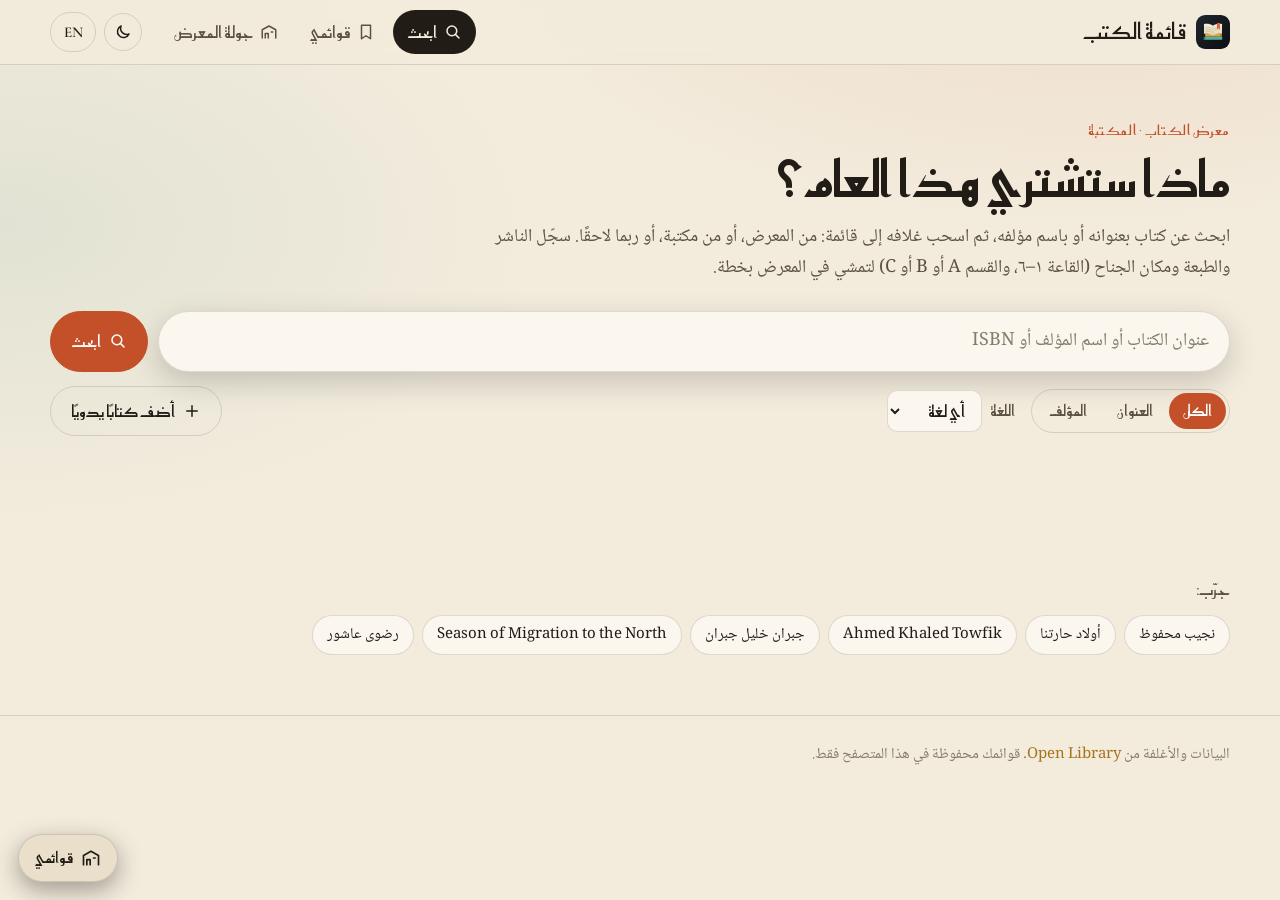
==== index.html @ 715c17a0 "Book list app: search, drag-and-drop lists, fair route, PWA A bilingual (Arabic/English) static app " ====
<!DOCTYPE html>
<html lang="ar" dir="rtl">
<head>
	<meta charset="UTF-8">
	<meta name="viewport" content="width=device-width, initial-scale=1.0, viewport-fit=cover">
	<title>قائمة الكتب — للمعرض والمكتبة</title>
	<meta name="description" content="قائمة الكتب التي تريد شراءها من معرض الكتاب أو من المكتبة: ابحث بالعنوان أو المؤلف، واسحب الغلاف إلى قائمتك، وسجّل الناشر والطبعة ومكانها في المعرض (القاعة والجناح). — Your book-buying list for the book fair or the bookshop.">
	<link rel="icon" href="assets/img/icons/favicon-32.png" sizes="32x32" type="image/png">
	<link rel="icon" href="assets/img/icon.svg" type="image/svg+xml">
	<link rel="apple-touch-icon" href="assets/img/icons/apple-touch-icon.png" sizes="180x180">
	<link rel="manifest" href="manifest.webmanifest">
	<meta name="theme-color" content="#101418">
	<meta name="color-scheme" content="dark light">
	<meta name="application-name" content="قائمة الكتب">
	<meta name="mobile-web-app-capable" content="yes">
	<meta name="apple-mobile-web-app-capable" content="yes">
	<meta name="apple-mobile-web-app-title" content="قائمة الكتب">
	<meta name="apple-mobile-web-app-status-bar-style" content="black-translucent">
	<meta name="author" content="Sameh Bilal">
	<meta property="og:type" content="website">
	<meta property="og:title" content="قائمة الكتب — للمعرض والمكتبة">
	<meta property="og:description" content="ابحث عن الكتب واسحبها إلى قائمتك، ورتّب جولتك في معرض الكتاب قاعةً قاعة. — Plan what to buy at the book fair, hall by hall.">
	<meta property="og:image" content="assets/img/screens/wide-search.jpg">
	<link rel="preload" href="assets/fonts/NotoNaskhArabic-arabic-7.woff2" as="font" type="font/woff2" crossorigin>
	<link rel="preload" href="assets/fonts/ReemKufi-arabic-10.woff2" as="font" type="font/woff2" crossorigin>
	<link rel="preconnect" href="https://openlibrary.org">
	<link rel="preconnect" href="https://covers.openlibrary.org">
	<link rel="stylesheet" href="assets/css/fonts.css">
	<link rel="stylesheet" href="assets/css/app.css">
	<link rel="stylesheet" href="assets/css/lists.css">
	<link rel="stylesheet" href="assets/css/notify.css">
	<script>try{var h=document.documentElement,l=localStorage.getItem('bl-lang'),t=localStorage.getItem('bl-theme');if(l==='en'){h.lang='en';h.dir='ltr';}if(t==='light'||(!t&&matchMedia('(prefers-color-scheme: light)').matches))h.setAttribute('data-theme','light');}catch(e){}</script>
</head>
<body>
	<a class="skip" href="#main" data-i18n="skip">انتقل إلى المحتوى</a>
	<header class="site-header">
		<div class="wrap">
			<a class="brand" href="#search">
				<img src="assets/img/icon.svg" alt="" width="34" height="34">
				<span class="brand-t" data-i18n="brand">قائمة الكتب</span>
			</a>
			<nav class="nav" aria-label="الأقسام" data-i18n-aria="nav">
				<a href="#search" data-view="search"><svg viewBox="0 0 24 24" aria-hidden="true"><circle cx="10.5" cy="10.5" r="6.5"/><path d="M15.5 15.5L20 20"/></svg><span data-i18n="navSearch">ابحث</span></a>
				<a href="#lists" data-view="lists"><svg viewBox="0 0 24 24" aria-hidden="true"><path d="M6 3h12v18l-6-4-6 4z"/></svg><span data-i18n="navLists">قوائمي</span><b class="nav-n" hidden></b></a>
				<a href="#plan" data-view="plan"><svg viewBox="0 0 24 24" aria-hidden="true"><path d="M3 20V9l9-5 9 5v11M7 20v-6h4v6M15 12h2"/></svg><span data-i18n="navPlan">جولة المعرض</span></a>
			</nav>
			<div class="tools">
				<button type="button" class="icon-btn theme-toggle" aria-label="المظهر" data-i18n-aria="theme"><svg viewBox="0 0 24 24" aria-hidden="true"><path d="M20 14.5A8 8 0 0 1 9.5 4a8 8 0 1 0 10.5 10.5z"/></svg></button>
				<button type="button" class="lang-toggle" lang="en">EN</button>
			</div>
		</div>
	</header>

	<main id="main">
		<!-- search -->
		<section class="view" id="view-search" data-view="search">
			<div class="hero">
				<div class="wrap">
					<p class="eyebrow" data-i18n="eyebrow">معرض الكتاب · المكتبة</p>
					<h1 data-i18n="title">ماذا ستشتري هذا العام؟</h1>
					<p class="lead" data-i18n="lead">ابحث عن كتاب بعنوانه أو باسم مؤلفه، ثم اسحب غلافه إلى قائمة: من المعرض، أو من مكتبة، أو ربما لاحقًا. سجّل الناشر والطبعة ومكان الجناح (القاعة ١–٦، والقسم A أو B أو C) لتمشي في المعرض بخطة.</p>
					<form class="search" role="search" autocomplete="off">
						<div class="search-row">
							<label class="visually-hidden" for="q" data-i18n="qLabel">ابحث عن كتاب</label>
							<input id="q" name="q" type="search" enterkeyhint="search" placeholder="عنوان الكتاب أو اسم المؤلف أو ISBN" data-i18n-ph="qPh">
							<button type="submit" class="btn btn-primary"><svg viewBox="0 0 24 24" aria-hidden="true"><circle cx="10.5" cy="10.5" r="6.5"/><path d="M15.5 15.5L20 20"/></svg><span data-i18n="go">ابحث</span></button>
						</div>
						<div class="search-opts">
							<div class="seg" role="radiogroup" aria-label="ابحث في" data-i18n-aria="searchIn">
								<label><input type="radio" name="by" value="all" checked><span data-i18n="byAll">الكل</span></label>
								<label><input type="radio" name="by" value="title"><span data-i18n="byTitle">العنوان</span></label>
								<label><input type="radio" name="by" value="author"><span data-i18n="byAuthor">المؤلف</span></label>
							</div>
							<label class="sel"><span data-i18n="langLabel">اللغة</span>
								<select name="lang">
									<option value="" data-i18n="langAny">أي لغة</option>
									<option value="ara" data-i18n="langAr">العربية</option>
									<option value="eng" data-i18n="langEn">الإنجليزية</option>
									<option value="fre" data-i18n="langFr">الفرنسية</option>
								</select>
							</label>
							<button type="button" class="btn btn-ghost" data-manual><svg viewBox="0 0 24 24" aria-hidden="true"><path d="M12 5v14M5 12h14"/></svg><span data-i18n="manual">أضف كتابًا يدويًا</span></button>
						</div>
					</form>
				</div>
			</div>
			<div class="wrap">
				<p class="status" id="status" aria-live="polite"></p>
				<div class="results" id="results"></div>
				<div class="more-row"><button type="button" class="btn btn-ghost" id="more" hidden data-i18n="more">المزيد</button></div>
				<div class="hint-empty" id="hint-empty">
					<p data-i18n="tryLabel">جرّب:</p>
					<div class="chips" id="try"></div>
				</div>
			</div>
		</section>

		<!-- my lists -->
		<section class="view" id="view-lists" data-view="lists" hidden>
			<div class="page-head"><div class="wrap">
				<p class="eyebrow" data-i18n="listsEyebrow">على جهازك</p>
				<h1 data-i18n="listsTitle">قوائمي</h1>
				<p class="lead" data-i18n="listsLead">اسحب أي كتاب من مقبضه لترتيبه أو لنقله إلى قائمة أخرى، واضغط على عنوانه لتعديل الطبعة والسعر ومكانه في المعرض. تبقى القوائم على جهازك، ويمكنك تصديرها أو مشاركتها.</p>
			</div></div>
			<div class="wrap"><div id="lists-mount"></div></div>
		</section>

		<!-- the fair route -->
		<section class="view" id="view-plan" data-view="plan" hidden>
			<div class="page-head"><div class="wrap">
				<p class="eyebrow" data-i18n="planEyebrow">خطة اليوم</p>
				<h1 data-i18n="planTitle">جولتي في المعرض</h1>
				<p class="lead" data-i18n="planLead">كتب قائمة المعرض مرتبةً بالقاعة ثم القسم ثم رقم الجناح، لتمر على كل قاعة مرة واحدة. علّم ما اشتريته فينتقل إلى «اشتريته»، وتحتها كتب المكتبات خارج المعرض.</p>
			</div></div>
			<div class="wrap"><div id="plan-mount"></div></div>
		</section>
	</main>

	<footer class="site-footer">
		<div class="wrap">
			<p data-i18n="footer">البيانات والأغلفة من <a href="https://openlibrary.org" target="_blank" rel="noopener">Open Library</a>. قوائمك محفوظة في هذا المتصفح فقط.</p>
			<p class="ft-tools"></p>
		</div>
	</footer>

	<script src="assets/js/core.js"></script>
	<script src="assets/js/notify.js"></script>
	<script src="assets/js/search.js"></script>
	<script src="assets/js/book.js"></script>
	<script src="assets/js/lists.js"></script>
	<script src="assets/js/plan.js"></script>
	<script src="assets/js/main.js"></script>
	<script src="assets/js/pwa.js"></script>
</body>
</html>
---- assets/css/fonts.css ----
/* Self-hosted Google Fonts (OFL): Reem Kufi, Noto Naskh Arabic, Cormorant Garamond */
/* latin-ext */
@font-face {
  font-family: 'Cormorant Garamond';
  font-style: normal;
  font-weight: 400;
  font-display: swap;
  src: url(../fonts/CormorantGaramond-latin-ext-2.woff2) format('woff2');
  unicode-range: U+0100-02BA, U+02BD-02C5, U+02C7-02CC, U+02CE-02D7, U+02DD-02FF, U+0304, U+0308, U+0329, U+1D00-1DBF, U+1E00-1E9F, U+1EF2-1EFF, U+2020, U+20A0-20AB, U+20AD-20C4, U+2113, U+2C60-2C7F, U+A720-A7FF;
}
/* latin */
@font-face {
  font-family: 'Cormorant Garamond';
  font-style: normal;
  font-weight: 400;
  font-display: swap;
  src: url(../fonts/CormorantGaramond-latin-3.woff2) format('woff2');
  unicode-range: U+0000-00FF, U+0131, U+0152-0153, U+02BB-02BC, U+02C6, U+02DA, U+02DC, U+0304, U+0308, U+0329, U+2000-206F, U+20AC, U+2122, U+2191, U+2193, U+2212, U+2215, U+FEFF, U+FFFD;
}
/* latin-ext */
@font-face {
  font-family: 'Cormorant Garamond';
  font-style: normal;
  font-weight: 500;
  font-display: swap;
  src: url(../fonts/CormorantGaramond-latin-ext-2.woff2) format('woff2');
  unicode-range: U+0100-02BA, U+02BD-02C5, U+02C7-02CC, U+02CE-02D7, U+02DD-02FF, U+0304, U+0308, U+0329, U+1D00-1DBF, U+1E00-1E9F, U+1EF2-1EFF, U+2020, U+20A0-20AB, U+20AD-20C4, U+2113, U+2C60-2C7F, U+A720-A7FF;
}
/* latin */
@font-face {
  font-family: 'Cormorant Garamond';
  font-style: normal;
  font-weight: 500;
  font-display: swap;
  src: url(../fonts/CormorantGaramond-latin-3.woff2) format('woff2');
  unicode-range: U+0000-00FF, U+0131, U+0152-0153, U+02BB-02BC, U+02C6, U+02DA, U+02DC, U+0304, U+0308, U+0329, U+2000-206F, U+20AC, U+2122, U+2191, U+2193, U+2212, U+2215, U+FEFF, U+FFFD;
}
/* latin-ext */
@font-face {
  font-family: 'Cormorant Garamond';
  font-style: normal;
  font-weight: 600;
  font-display: swap;
  src: url(../fonts/CormorantGaramond-latin-ext-2.woff2) format('woff2');
  unicode-range: U+0100-02BA, U+02BD-02C5, U+02C7-02CC, U+02CE-02D7, U+02DD-02FF, U+0304, U+0308, U+0329, U+1D00-1DBF, U+1E00-1E9F, U+1EF2-1EFF, U+2020, U+20A0-20AB, U+20AD-20C4, U+2113, U+2C60-2C7F, U+A720-A7FF;
}
/* latin */
@font-face {
  font-family: 'Cormorant Garamond';
  font-style: normal;
  font-weight: 600;
  font-display: swap;
  src: url(../fonts/CormorantGaramond-latin-3.woff2) format('woff2');
  unicode-range: U+0000-00FF, U+0131, U+0152-0153, U+02BB-02BC, U+02C6, U+02DA, U+02DC, U+0304, U+0308, U+0329, U+2000-206F, U+20AC, U+2122, U+2191, U+2193, U+2212, U+2215, U+FEFF, U+FFFD;
}
/* latin-ext */
@font-face {
  font-family: 'Cormorant Garamond';
  font-style: normal;
  font-weight: 700;
  font-display: swap;
  src: url(../fonts/CormorantGaramond-latin-ext-2.woff2) format('woff2');
  unicode-range: U+0100-02BA, U+02BD-02C5, U+02C7-02CC, U+02CE-02D7, U+02DD-02FF, U+0304, U+0308, U+0329, U+1D00-1DBF, U+1E00-1E9F, U+1EF2-1EFF, U+2020, U+20A0-20AB, U+20AD-20C4, U+2113, U+2C60-2C7F, U+A720-A7FF;
}
/* latin */
@font-face {
  font-family: 'Cormorant Garamond';
  font-style: normal;
  font-weight: 700;
  font-display: swap;
  src: url(../fonts/CormorantGaramond-latin-3.woff2) format('woff2');
  unicode-range: U+0000-00FF, U+0131, U+0152-0153, U+02BB-02BC, U+02C6, U+02DA, U+02DC, U+0304, U+0308, U+0329, U+2000-206F, U+20AC, U+2122, U+2191, U+2193, U+2212, U+2215, U+FEFF, U+FFFD;
}
/* arabic */
@font-face {
  font-family: 'Noto Naskh Arabic';
  font-style: normal;
  font-weight: 400;
  font-display: swap;
  src: url(../fonts/NotoNaskhArabic-arabic-7.woff2) format('woff2');
  unicode-range: U+0600-06FF, U+0750-077F, U+0870-0891, U+0897-08E1, U+08E3-08FF, U+200C-200E, U+2010-2011, U+204F, U+2E41, U+FB50-FDFF, U+FE70-FE74, U+FE76-FEFC, U+102E0-102FB, U+10E60-10E7E, U+10EC2-10EC7, U+10EC9-10EEE, U+10EF0-10EFF, U+1EE00-1EE03, U+1EE05-1EE1F, U+1EE21-1EE22, U+1EE24, U+1EE27, U+1EE29-1EE32, U+1EE34-1EE37, U+1EE39, U+1EE3B, U+1EE42, U+1EE47, U+1EE49, U+1EE4B, U+1EE4D-1EE4F, U+1EE51-1EE52, U+1EE54, U+1EE57, U+1EE59, U+1EE5B, U+1EE5D, U+1EE5F, U+1EE61-1EE62, U+1EE64, U+1EE67-1EE6A, U+1EE6C-1EE72, U+1EE74-1EE77, U+1EE79-1EE7C, U+1EE7E, U+1EE80-1EE89, U+1EE8B-1EE9B, U+1EEA1-1EEA3, U+1EEA5-1EEA9, U+1EEAB-1EEBB, U+1EEF0-1EEF1;
}
/* latin-ext */
@font-face {
  font-family: 'Noto Naskh Arabic';
  font-style: normal;
  font-weight: 400;
  font-display: swap;
  src: url(../fonts/NotoNaskhArabic-latin-ext-8.woff2) format('woff2');
  unicode-range: U+0100-02BA, U+02BD-02C5, U+02C7-02CC, U+02CE-02D7, U+02DD-02FF, U+0304, U+0308, U+0329, U+1D00-1DBF, U+1E00-1E9F, U+1EF2-1EFF, U+2020, U+20A0-20AB, U+20AD-20C4, U+2113, U+2C60-2C7F, U+A720-A7FF;
}
/* latin */
@font-face {
  font-family: 'Noto Naskh Arabic';
  font-style: normal;
  font-weight: 400;
  font-display: swap;
  src: url(../fonts/NotoNaskhArabic-latin-9.woff2) format('woff2');
  unicode-range: U+0000-00FF, U+0131, U+0152-0153, U+02BB-02BC, U+02C6, U+02DA, U+02DC, U+0304, U+0308, U+0329, U+2000-206F, U+20AC, U+2122, U+2191, U+2193, U+2212, U+2215, U+FEFF, U+FFFD;
}
/* arabic */
@font-face {
  font-family: 'Noto Naskh Arabic';
  font-style: normal;
  font-weight: 600;
  font-display: swap;
  src: url(../fonts/NotoNaskhArabic-arabic-7.woff2) format('woff2');
  unicode-range: U+0600-06FF, U+0750-077F, U+0870-0891, U+0897-08E1, U+08E3-08FF, U+200C-200E, U+2010-2011, U+204F, U+2E41, U+FB50-FDFF, U+FE70-FE74, U+FE76-FEFC, U+102E0-102FB, U+10E60-10E7E, U+10EC2-10EC7, U+10EC9-10EEE, U+10EF0-10EFF, U+1EE00-1EE03, U+1EE05-1EE1F, U+1EE21-1EE22, U+1EE24, U+1EE27, U+1EE29-1EE32, U+1EE34-1EE37, U+1EE39, U+1EE3B, U+1EE42, U+1EE47, U+1EE49, U+1EE4B, U+1EE4D-1EE4F, U+1EE51-1EE52, U+1EE54, U+1EE57, U+1EE59, U+1EE5B, U+1EE5D, U+1EE5F, U+1EE61-1EE62, U+1EE64, U+1EE67-1EE6A, U+1EE6C-1EE72, U+1EE74-1EE77, U+1EE79-1EE7C, U+1EE7E, U+1EE80-1EE89, U+1EE8B-1EE9B, U+1EEA1-1EEA3, U+1EEA5-1EEA9, U+1EEAB-1EEBB, U+1EEF0-1EEF1;
}
/* latin-ext */
@font-face {
  font-family: 'Noto Naskh Arabic';
  font-style: normal;
  font-weight: 600;
  font-display: swap;
  src: url(../fonts/NotoNaskhArabic-latin-ext-8.woff2) format('woff2');
  unicode-range: U+0100-02BA, U+02BD-02C5, U+02C7-02CC, U+02CE-02D7, U+02DD-02FF, U+0304, U+0308, U+0329, U+1D00-1DBF, U+1E00-1E9F, U+1EF2-1EFF, U+2020, U+20A0-20AB, U+20AD-20C4, U+2113, U+2C60-2C7F, U+A720-A7FF;
}
/* latin */
@font-face {
  font-family: 'Noto Naskh Arabic';
  font-style: normal;
  font-weight: 600;
  font-display: swap;
  src: url(../fonts/NotoNaskhArabic-latin-9.woff2) format('woff2');
  unicode-range: U+0000-00FF, U+0131, U+0152-0153, U+02BB-02BC, U+02C6, U+02DA, U+02DC, U+0304, U+0308, U+0329, U+2000-206F, U+20AC, U+2122, U+2191, U+2193, U+2212, U+2215, U+FEFF, U+FFFD;
}
/* arabic */
@font-face {
  font-family: 'Reem Kufi';
  font-style: normal;
  font-weight: 400;
  font-display: swap;
  src: url(../fonts/ReemKufi-arabic-10.woff2) format('woff2');
  unicode-range: U+0600-06FF, U+0750-077F, U+0870-0891, U+0897-08E1, U+08E3-08FF, U+200C-200E, U+2010-2011, U+204F, U+2E41, U+FB50-FDFF, U+FE70-FE74, U+FE76-FEFC, U+102E0-102FB, U+10E60-10E7E, U+10EC2-10EC7, U+10EC9-10EEE, U+10EF0-10EFF, U+1EE00-1EE03, U+1EE05-1EE1F, U+1EE21-1EE22, U+1EE24, U+1EE27, U+1EE29-1EE32, U+1EE34-1EE37, U+1EE39, U+1EE3B, U+1EE42, U+1EE47, U+1EE49, U+1EE4B, U+1EE4D-1EE4F, U+1EE51-1EE52, U+1EE54, U+1EE57, U+1EE59, U+1EE5B, U+1EE5D, U+1EE5F, U+1EE61-1EE62, U+1EE64, U+1EE67-1EE6A, U+1EE6C-1EE72, U+1EE74-1EE77, U+1EE79-1EE7C, U+1EE7E, U+1EE80-1EE89, U+1EE8B-1EE9B, U+1EEA1-1EEA3, U+1EEA5-1EEA9, U+1EEAB-1EEBB, U+1EEF0-1EEF1;
}
/* latin-ext */
@font-face {
  font-family: 'Reem Kufi';
  font-style: normal;
  font-weight: 400;
  font-display: swap;
  src: url(../fonts/ReemKufi-latin-ext-11.woff2) format('woff2');
  unicode-range: U+0100-02BA, U+02BD-02C5, U+02C7-02CC, U+02CE-02D7, U+02DD-02FF, U+0304, U+0308, U+0329, U+1D00-1DBF, U+1E00-1E9F, U+1EF2-1EFF, U+2020, U+20A0-20AB, U+20AD-20C4, U+2113, U+2C60-2C7F, U+A720-A7FF;
}
/* latin */
@font-face {
  font-family: 'Reem Kufi';
  font-style: normal;
  font-weight: 400;
  font-display: swap;
  src: url(../fonts/ReemKufi-latin-12.woff2) format('woff2');
  unicode-range: U+0000-00FF, U+0131, U+0152-0153, U+02BB-02BC, U+02C6, U+02DA, U+02DC, U+0304, U+0308, U+0329, U+2000-206F, U+20AC, U+2122, U+2191, U+2193, U+2212, U+2215, U+FEFF, U+FFFD;
}
/* arabic */
@font-face {
  font-family: 'Reem Kufi';
  font-style: normal;
  font-weight: 600;
  font-display: swap;
  src: url(../fonts/ReemKufi-arabic-10.woff2) format('woff2');
  unicode-range: U+0600-06FF, U+0750-077F, U+0870-0891, U+0897-08E1, U+08E3-08FF, U+200C-200E, U+2010-2011, U+204F, U+2E41, U+FB50-FDFF, U+FE70-FE74, U+FE76-FEFC, U+102E0-102FB, U+10E60-10E7E, U+10EC2-10EC7, U+10EC9-10EEE, U+10EF0-10EFF, U+1EE00-1EE03, U+1EE05-1EE1F, U+1EE21-1EE22, U+1EE24, U+1EE27, U+1EE29-1EE32, U+1EE34-1EE37, U+1EE39, U+1EE3B, U+1EE42, U+1EE47, U+1EE49, U+1EE4B, U+1EE4D-1EE4F, U+1EE51-1EE52, U+1EE54, U+1EE57, U+1EE59, U+1EE5B, U+1EE5D, U+1EE5F, U+1EE61-1EE62, U+1EE64, U+1EE67-1EE6A, U+1EE6C-1EE72, U+1EE74-1EE77, U+1EE79-1EE7C, U+1EE7E, U+1EE80-1EE89, U+1EE8B-1EE9B, U+1EEA1-1EEA3, U+1EEA5-1EEA9, U+1EEAB-1EEBB, U+1EEF0-1EEF1;
}
/* latin-ext */
@font-face {
  font-family: 'Reem Kufi';
  font-style: normal;
  font-weight: 600;
  font-display: swap;
  src: url(../fonts/ReemKufi-latin-ext-11.woff2) format('woff2');
  unicode-range: U+0100-02BA, U+02BD-02C5, U+02C7-02CC, U+02CE-02D7, U+02DD-02FF, U+0304, U+0308, U+0329, U+1D00-1DBF, U+1E00-1E9F, U+1EF2-1EFF, U+2020, U+20A0-20AB, U+20AD-20C4, U+2113, U+2C60-2C7F, U+A720-A7FF;
}
/* latin */
@font-face {
  font-family: 'Reem Kufi';
  font-style: normal;
  font-weight: 600;
  font-display: swap;
  src: url(../fonts/ReemKufi-latin-12.woff2) format('woff2');
  unicode-range: U+0000-00FF, U+0131, U+0152-0153, U+02BB-02BC, U+02C6, U+02DA, U+02DC, U+0304, U+0308, U+0329, U+2000-206F, U+20AC, U+2122, U+2191, U+2193, U+2212, U+2215, U+FEFF, U+FFFD;
}
/* arabic */
@font-face {
  font-family: 'Reem Kufi';
  font-style: normal;
  font-weight: 700;
  font-display: swap;
  src: url(../fonts/ReemKufi-arabic-10.woff2) format('woff2');
  unicode-range: U+0600-06FF, U+0750-077F, U+0870-0891, U+0897-08E1, U+08E3-08FF, U+200C-200E, U+2010-2011, U+204F, U+2E41, U+FB50-FDFF, U+FE70-FE74, U+FE76-FEFC, U+102E0-102FB, U+10E60-10E7E, U+10EC2-10EC7, U+10EC9-10EEE, U+10EF0-10EFF, U+1EE00-1EE03, U+1EE05-1EE1F, U+1EE21-1EE22, U+1EE24, U+1EE27, U+1EE29-1EE32, U+1EE34-1EE37, U+1EE39, U+1EE3B, U+1EE42, U+1EE47, U+1EE49, U+1EE4B, U+1EE4D-1EE4F, U+1EE51-1EE52, U+1EE54, U+1EE57, U+1EE59, U+1EE5B, U+1EE5D, U+1EE5F, U+1EE61-1EE62, U+1EE64, U+1EE67-1EE6A, U+1EE6C-1EE72, U+1EE74-1EE77, U+1EE79-1EE7C, U+1EE7E, U+1EE80-1EE89, U+1EE8B-1EE9B, U+1EEA1-1EEA3, U+1EEA5-1EEA9, U+1EEAB-1EEBB, U+1EEF0-1EEF1;
}
/* latin-ext */
@font-face {
  font-family: 'Reem Kufi';
  font-style: normal;
  font-weight: 700;
  font-display: swap;
  src: url(../fonts/ReemKufi-latin-ext-11.woff2) format('woff2');
  unicode-range: U+0100-02BA, U+02BD-02C5, U+02C7-02CC, U+02CE-02D7, U+02DD-02FF, U+0304, U+0308, U+0329, U+1D00-1DBF, U+1E00-1E9F, U+1EF2-1EFF, U+2020, U+20A0-20AB, U+20AD-20C4, U+2113, U+2C60-2C7F, U+A720-A7FF;
}
/* latin */
@font-face {
  font-family: 'Reem Kufi';
  font-style: normal;
  font-weight: 700;
  font-display: swap;
  src: url(../fonts/ReemKufi-latin-12.woff2) format('woff2');
  unicode-range: U+0000-00FF, U+0131, U+0152-0153, U+02BB-02BC, U+02C6, U+02DA, U+02DC, U+0304, U+0308, U+0329, U+2000-206F, U+20AC, U+2122, U+2191, U+2193, U+2212, U+2215, U+FEFF, U+FFFD;
}
/* latin-ext — Poppins 500, for the copyright line (as on Sameh Bilal's portfolio) */
@font-face {
  font-family: 'Poppins';
  font-style: normal;
  font-weight: 500;
  font-display: swap;
  src: url(../fonts/Poppins-500-latin-ext.woff2) format('woff2');
  unicode-range: U+0100-02BA, U+02BD-02C5, U+02C7-02CC, U+02CE-02D7, U+02DD-02FF, U+0304, U+0308, U+0329, U+1D00-1DBF, U+1E00-1E9F, U+1EF2-1EFF, U+2020, U+20A0-20AB, U+20AD-20C4, U+2113, U+2C60-2C7F, U+A720-A7FF;
}
/* latin — Poppins 500, for the copyright line (as on Sameh Bilal's portfolio) */
@font-face {
  font-family: 'Poppins';
  font-style: normal;
  font-weight: 500;
  font-display: swap;
  src: url(../fonts/Poppins-500-latin.woff2) format('woff2');
  unicode-range: U+0000-00FF, U+0131, U+0152-0153, U+02BB-02BC, U+02C6, U+02DA, U+02DC, U+0304, U+0308, U+0329, U+2000-206F, U+20AC, U+2122, U+2191, U+2193, U+2212, U+2215, U+FEFF, U+FFFD;
}
---- assets/css/app.css ----
/* =========================================================
   Book List — the page: header, search, results, the book's
   card, the fair route. The lists and their drag and drop are
   in lists.css. Dark by default, a paper (light) theme too.
   ========================================================= */

:root {
	--ink: #101418;
	--ink-2: #161b21;
	--ink-3: #1f262e;
	--line: rgba(239, 230, 210, 0.12);
	--paper: #efe6d2;
	--paper-dim: #b9b1a0;
	--muted: #8a8577;
	--ember: #e0633a;
	--gold: #d9a441;
	--teal: #4fb3a2;
	--radius: 14px;
	--shadow: 0 20px 50px rgba(0, 0, 0, 0.45);
	--header-bg: rgba(16, 20, 24, 0.82);

	--f-display: 'Reem Kufi', 'Cormorant Garamond', serif;
	--f-body: 'Noto Naskh Arabic', 'Cormorant Garamond', Georgia, serif;
	--f-latin: 'Cormorant Garamond', Georgia, serif;
	color-scheme: dark;
}
html[data-theme="light"] {
	--ink: #f3ecdd;
	--ink-2: #fbf7ee;
	--ink-3: #e9dfca;
	--line: rgba(40, 32, 22, 0.14);
	--paper: #211c16;
	--paper-dim: #5b5244;
	--muted: #857b6a;
	--ember: #c4502a;
	--gold: #a8741c;
	--teal: #2b7f71;
	--shadow: 0 20px 50px rgba(60, 40, 20, 0.18);
	--header-bg: rgba(243, 236, 221, 0.86);
	color-scheme: light;
}

*, *::before, *::after { box-sizing: border-box; }
html { overflow-x: hidden; -webkit-text-size-adjust: 100%; }
html, body { margin: 0; padding: 0; }
body {
	min-height: 100vh;
	background:
		radial-gradient(1100px 560px at 85% -10%, color-mix(in srgb, var(--ember) 11%, transparent), transparent 60%),
		radial-gradient(900px 500px at 0% 25%, color-mix(in srgb, var(--teal) 9%, transparent), transparent 60%),
		var(--ink);
	background-attachment: fixed;
	color: var(--paper);
	font-family: var(--f-body);
	font-size: 17px; line-height: 1.75;
	-webkit-font-smoothing: antialiased;
	overflow-x: clip;
	padding-bottom: env(safe-area-inset-bottom);
}
html[lang="en"] body { font-family: var(--f-latin); font-size: 19px; line-height: 1.55; }
html[lang="en"] { --f-display: 'Cormorant Garamond', Georgia, serif; }
a { color: var(--gold); text-decoration: none; }
a:hover { color: var(--ember); }
img { max-width: 100%; display: block; }
button, input, select, textarea { font: inherit; color: inherit; }
svg { fill: none; stroke: currentColor; stroke-width: 2; stroke-linecap: round; stroke-linejoin: round; }
:focus-visible { outline: 2px solid var(--gold); outline-offset: 2px; }
.wrap { width: min(1180px, 100% - 32px); margin-inline: auto; }
.visually-hidden { position: absolute !important; width: 1px; height: 1px; overflow: hidden; clip: rect(0 0 0 0); white-space: nowrap; }
.skip { position: absolute; top: -60px; inset-inline-start: 12px; z-index: 2000; background: var(--paper); color: var(--ink); padding: 8px 14px; border-radius: 8px; }
.skip:focus { top: 10px; }
.muted { color: var(--muted); }
[hidden] { display: none !important; }

/* ---------- header ---------- */
.site-header {
	position: sticky; top: 0; z-index: 50;
	background: var(--header-bg); backdrop-filter: blur(10px); -webkit-backdrop-filter: blur(10px);
	border-bottom: 1px solid var(--line);
	padding-top: env(safe-area-inset-top);
}
.site-header .wrap { display: flex; align-items: center; gap: 18px; min-height: 64px; }
.brand { display: flex; align-items: center; gap: 10px; color: var(--paper); white-space: nowrap; }
.brand:hover { color: var(--paper); }
.brand img { width: 34px; height: 34px; border-radius: 9px; }
.brand-t { font-family: var(--f-display); font-size: 22px; line-height: 1; }
.nav { display: flex; gap: 4px; margin-inline-start: auto; }
.nav a {
	position: relative; display: inline-flex; align-items: center; gap: 7px;
	color: var(--paper-dim); font-family: var(--f-display); font-size: 16px;
	padding: 8px 14px; border-radius: 999px; transition: color .2s, background .2s;
}
.nav a svg { width: 18px; height: 18px; }
.nav a:hover { color: var(--paper); background: var(--ink-3); }
.nav a[aria-current="page"] { color: var(--ink); background: var(--paper); }
.nav-n { min-width: 20px; height: 20px; padding: 0 5px; border-radius: 10px; background: var(--ember); color: #fff; font: 600 12px/20px var(--f-latin); text-align: center; }
.tools { display: flex; align-items: center; gap: 8px; }
.icon-btn {
	display: grid; place-items: center; width: 38px; height: 38px; padding: 0; border-radius: 50%; cursor: pointer;
	background: transparent; border: 1px solid var(--line); color: var(--paper);
}
.icon-btn svg { width: 18px; height: 18px; }
.icon-btn:hover { border-color: var(--gold); color: var(--gold); }
.lang-toggle {
	font-family: var(--f-latin); font-size: 15px; font-weight: 600; min-width: 46px;
	background: transparent; color: var(--paper); border: 1px solid var(--line); border-radius: 999px; padding: 6px 12px; cursor: pointer;
}
html[lang="en"] .lang-toggle { font-family: 'Reem Kufi', sans-serif; }
.lang-toggle:hover { border-color: var(--gold); color: var(--gold); }

/* phones: the three views as a bar at the bottom, like an app */
@media (max-width: 760px) {
	/* (a backdrop-filter would make the header the box the fixed bar is placed in) */
	.site-header { backdrop-filter: none; -webkit-backdrop-filter: none; background: color-mix(in srgb, var(--ink) 94%, transparent); }
	.site-header .wrap { min-height: 56px; gap: 10px; }
	.tools { margin-inline-start: auto; }
	.nav {
		position: fixed; z-index: 60; bottom: 0; inset-inline: 0; margin: 0; gap: 0;
		display: grid; grid-template-columns: repeat(3, 1fr);
		background: var(--header-bg); backdrop-filter: blur(12px); -webkit-backdrop-filter: blur(12px);
		border-top: 1px solid var(--line); padding: 6px 8px calc(6px + env(safe-area-inset-bottom));
	}
	.nav a { flex-direction: column; gap: 0; padding: 6px 4px; font-size: 13px; line-height: 1.3; border-radius: 12px; }
	.nav a svg { width: 22px; height: 22px; }
	.nav a[aria-current="page"] { background: transparent; color: var(--ember); }
	.nav-n { position: absolute; top: 2px; inset-inline-start: calc(50% + 6px); }
	body { padding-bottom: calc(76px + env(safe-area-inset-bottom)); }
	.ls-fab { bottom: calc(84px + env(safe-area-inset-bottom)) !important; }
	.ns-stack { top: calc(66px + env(safe-area-inset-top)) !important; }
}

/* ---------- headings ---------- */
.hero { padding: 54px 0 28px; }
.page-head { padding: 44px 0 22px; }
.eyebrow { margin: 0 0 6px; font-family: var(--f-display); font-size: 14px; letter-spacing: .04em; color: var(--ember); }
h1 { margin: 0; font-family: var(--f-display); font-weight: 600; font-size: clamp(30px, 5vw, 50px); line-height: 1.2; }
.lead { margin: 12px 0 0; max-width: 760px; color: var(--paper-dim); font-size: 18px; }
@media (max-width: 760px) { .hero { padding: 28px 0 18px; } .page-head { padding: 26px 0 14px; } .lead { font-size: 16px; } }

/* ---------- buttons, fields ---------- */
.btn {
	display: inline-flex; align-items: center; justify-content: center; gap: 8px; cursor: pointer;
	font-family: var(--f-display); font-size: 16px; padding: 10px 20px; border-radius: 999px;
	border: 1px solid var(--line); background: none; color: var(--paper); transition: background .2s, border-color .2s, color .2s, transform .15s;
}
.btn svg { width: 18px; height: 18px; }
.btn:hover { border-color: var(--ember); }
.btn:active { transform: translateY(1px); }
.btn-primary { background: var(--ember); border-color: var(--ember); color: #fff; }
.btn-primary:hover { filter: brightness(1.08); }
.btn-sm { font-size: 14px; padding: 5px 14px; }
.btn:disabled { opacity: .5; cursor: default; }
.linkish { border: 0; background: none; padding: 0; color: var(--gold); cursor: pointer; text-decoration: underline; text-underline-offset: 3px; }

.search { margin-top: 26px; }
.search-row { display: flex; gap: 10px; }
.search-row input {
	flex: 1; min-width: 0; padding: 14px 20px; border-radius: 999px; font-size: 18px;
	background: var(--ink-2); border: 1px solid var(--line); color: var(--paper); outline: none;
	box-shadow: 0 10px 30px rgba(0, 0, 0, .18);
}
.search-row input:focus { border-color: var(--ember); }
.search-row input::placeholder { color: var(--muted); }
.search-opts { display: flex; flex-wrap: wrap; align-items: center; gap: 12px 16px; margin-top: 14px; }
.search-opts [data-manual] { margin-inline-start: auto; }
@media (max-width: 640px) {
	.search-row .btn span { display: none; }
	.search-row .btn { padding: 0 16px; }
	.search-opts [data-manual] { margin: 0; width: 100%; }
}

/* a segmented control */
.seg { display: inline-flex; flex-wrap: wrap; border: 1px solid var(--line); border-radius: 999px; padding: 3px; gap: 2px; }
.seg label { position: relative; cursor: pointer; }
.seg input { position: absolute; opacity: 0; pointer-events: none; }
.seg span { display: inline-flex; align-items: center; gap: 6px; padding: 5px 14px; border-radius: 999px; font-family: var(--f-display); font-size: 15px; color: var(--paper-dim); transition: background .2s, color .2s; }
.seg span svg { width: 16px; height: 16px; }
.seg input:checked + span { background: var(--ember); color: #fff; }
.seg input:focus-visible + span { outline: 2px solid var(--gold); outline-offset: 1px; }
.sel { display: inline-flex; align-items: center; gap: 8px; font-family: var(--f-display); font-size: 15px; color: var(--paper-dim); }
select, .fld input, .fld textarea {
	background: var(--ink-2); border: 1px solid var(--line); color: var(--paper); border-radius: 10px; padding: 7px 12px; outline: none; font-size: 16px;
}
select:focus, .fld input:focus, .fld textarea:focus { border-color: var(--ember); }

/* ---------- results ---------- */
.status { min-height: 1.6em; margin: 6px 0 18px; color: var(--paper-dim); }
.results { display: grid; grid-template-columns: repeat(auto-fill, minmax(158px, 1fr)); gap: 26px 20px; }
@media (max-width: 640px) { .results { grid-template-columns: repeat(auto-fill, minmax(104px, 1fr)); gap: 18px 12px; } }
.bk-card { position: relative; display: flex; flex-direction: column; gap: 10px; cursor: grab; outline: none; -webkit-touch-callout: none; user-select: none; -webkit-user-select: none; }
.bk-card .cover { width: 100%; box-shadow: 0 14px 26px rgba(0, 0, 0, .35); transition: transform .3s cubic-bezier(.2, .8, .2, 1), box-shadow .3s; }
.bk-card:hover .cover, .bk-card:focus-visible .cover { transform: translateY(-6px) rotate(-1.2deg); box-shadow: 0 22px 34px rgba(0, 0, 0, .45); }
.bk-card:focus-visible .cover { outline: 2px solid var(--gold); outline-offset: 3px; }
.bk-card.is-dragged .cover { opacity: .35; transform: scale(.96); }
.bk-t { display: flex; flex-direction: column; line-height: 1.35; }
.bk-t b { font-family: var(--f-display); font-weight: 500; font-size: 16px; display: -webkit-box; -webkit-line-clamp: 2; -webkit-box-orient: vertical; overflow: hidden; }
.bk-t small { color: var(--paper-dim); font-size: 13px; overflow: hidden; text-overflow: ellipsis; white-space: nowrap; }
.bk-t .bk-meta { color: var(--muted); font-family: var(--f-latin); }
.bk-in { position: absolute; top: 8px; inset-inline-end: 8px; width: 30px; height: 30px; border-radius: 50%; display: grid; place-items: center; background: var(--ember); color: #fff; box-shadow: 0 4px 12px rgba(0, 0, 0, .35); }
.bk-in svg { width: 16px; height: 16px; }
/* the four lists as small buttons on the cover (for those who don't drag) */
.bk-card { container-type: inline-size; }
.bk-add {
	position: absolute; inset-inline: 0; top: calc(150cqw - 44px); display: flex; justify-content: center; gap: 4px; padding: 0 6px;
	opacity: 0; transform: translateY(6px); transition: opacity .2s, transform .2s; pointer-events: none;
}
.bk-card:hover .bk-add, .bk-card:focus-within .bk-add { opacity: 1; transform: none; pointer-events: auto; }
.bk-card:hover .bk-add { transform: translateY(-6px); }
.bk-add button {
	width: 34px; height: 34px; padding: 0; border-radius: 50%; cursor: pointer; display: grid; place-items: center;
	background: rgba(16, 20, 24, .86); color: #efe6d2; border: 1px solid rgba(255, 255, 255, .18); backdrop-filter: blur(4px);
}
.bk-add button svg { width: 16px; height: 16px; }
.bk-add button:hover, .bk-add button[aria-pressed="true"] { background: var(--ember); border-color: var(--ember); color: #fff; }
@media (hover: none) { .bk-card .bk-add { display: none; } }

/* loading */
.bk-card.is-skel .cover { background: var(--ink-3); animation: pulse 1.2s ease-in-out infinite alternate; box-shadow: none; }
.bk-card.is-skel .bk-t i { display: block; height: 12px; border-radius: 6px; background: var(--ink-3); margin: 4px 0; animation: pulse 1.2s ease-in-out infinite alternate; }
.bk-card.is-skel .bk-t i + i { width: 60%; }
@keyframes pulse { to { opacity: .45; } }
.more-row { display: flex; justify-content: center; margin: 30px 0; }
.hint-empty { margin: 0 0 40px; }
.hint-empty p { margin: 0 0 10px; color: var(--paper-dim); font-family: var(--f-display); }
.chips { display: flex; flex-wrap: wrap; gap: 8px; }
.chip { cursor: pointer; padding: 6px 14px; border-radius: 999px; border: 1px solid var(--line); background: var(--ink-2); color: var(--paper); font-size: 15px; }
.chip:hover { border-color: var(--ember); color: var(--ember); }

/* ---------- a cover: the picture, or one drawn from the title ---------- */
.cover {
	--h: 20;
	position: relative; display: block; aspect-ratio: 2 / 3; border-radius: 3px 6px 6px 3px; overflow: hidden;
	background:
		linear-gradient(90deg, rgba(0, 0, 0, .28) 0 6%, rgba(255, 255, 255, .08) 6% 7%, transparent 7%),
		linear-gradient(160deg, hsl(var(--h) 45% 38%), hsl(calc(var(--h) + 30) 50% 18%));
}
html[dir="rtl"] .cover { border-radius: 6px 3px 3px 6px; background: linear-gradient(270deg, rgba(0, 0, 0, .28) 0 6%, rgba(255, 255, 255, .08) 6% 7%, transparent 7%), linear-gradient(200deg, hsl(var(--h) 45% 38%), hsl(calc(var(--h) + 30) 50% 18%)); }
.cover img { position: absolute; inset: 0; width: 100%; height: 100%; object-fit: cover; }
.cover-t {
	position: absolute; inset: 12% 12% auto; display: flex; flex-direction: column; gap: 4px; text-align: center;
	font-family: var(--f-display); font-size: 14px; line-height: 1.3; color: #f6efe0; overflow: hidden; max-height: 80%;
}
.cover-t small { font-size: 11px; opacity: .75; }
.cover::after { content: ''; position: absolute; inset: 0; pointer-events: none; box-shadow: inset 0 0 0 1px rgba(255, 255, 255, .06); border-radius: inherit; }

/* ---------- the book's card (dialog) ---------- */
html.bd-open { overflow: hidden; }
.bk-dialog { position: fixed; inset: 0; z-index: 1003; display: grid; place-items: center; padding: 16px; background: rgba(0, 0, 0, .6); animation: fadeIn .2s; overflow-y: auto; }
@keyframes fadeIn { from { opacity: 0; } }
.bk-dialog-card {
	width: min(760px, 100%); max-height: calc(100dvh - 32px); overflow: auto; overscroll-behavior: contain; padding: 22px 24px 0; border-radius: 18px;
	background: var(--ink-2); color: var(--paper); border: 1px solid var(--line); border-top: 3px solid var(--ember); box-shadow: 0 24px 60px rgba(0, 0, 0, .55);
	animation: rise .35s cubic-bezier(.2, .9, .25, 1.1);
}
@keyframes rise { from { transform: translateY(24px) scale(.98); opacity: 0; } }
@media (max-width: 640px) {
	.bk-dialog { padding: 0; place-items: end stretch; }
	.bk-dialog-card { width: 100%; max-height: 92dvh; border-radius: 18px 18px 0 0; padding: 18px 16px 0; }
}
.bd-head { display: grid; grid-template-columns: 116px 1fr auto; gap: 18px; align-items: start; }
.bd-cover .cover { width: 116px; box-shadow: 0 12px 24px rgba(0, 0, 0, .35); }
.bd-main { min-width: 0; }
.bd-main .eyebrow { margin-bottom: 4px; }
.bd-links { margin: 6px 0 0; font-size: 14px; color: var(--muted); }
.bd-x { width: 38px; height: 38px; border-radius: 50%; border: 1px solid var(--line); background: none; color: var(--paper); font-size: 22px; line-height: 1; cursor: pointer; }
.bd-x:hover { border-color: var(--ember); color: var(--ember); }
@media (max-width: 640px) { .bd-head { grid-template-columns: 80px 1fr auto; gap: 12px; } .bd-cover .cover { width: 80px; } }
.fld { display: flex; flex-direction: column; gap: 4px; margin: 0 0 10px; min-width: 0; }
.fld > span { font-family: var(--f-display); font-size: 13px; color: var(--paper-dim); }
.fld input, .fld textarea, .fld select { width: 100%; }
.fld-title input { font-family: var(--f-display); font-size: 20px; }
.fld input[aria-invalid="true"] { border-color: var(--ember); }
.bd-sec { border: 0; border-top: 1px solid var(--line); margin: 14px 0 0; padding: 14px 0 4px; min-width: 0; }
.bd-sec legend { padding: 0 8px 0 0; font-family: var(--f-display); font-size: 16px; color: var(--paper); float: inline-start; width: 100%; margin-bottom: 10px; }
.bd-sec legend + * { clear: both; }
.bd-grid { display: grid; grid-template-columns: repeat(3, minmax(0, 1fr)); gap: 0 12px; }
@media (max-width: 640px) { .bd-grid { grid-template-columns: repeat(2, minmax(0, 1fr)); } }
.seg-lists { border-radius: 14px; }
.seg-lists span { padding: 6px 12px; }
.bd-place .seg { margin-bottom: 14px; }
.bd-place[data-where="fair"] .bd-store, .bd-place[data-where="store"] .bd-fair { display: none; }
.bd-row { display: flex; flex-wrap: wrap; align-items: flex-end; gap: 4px 18px; }
.fld-num { width: 120px; }
.fld-num input { text-align: center; font-family: var(--f-latin); font-size: 18px; font-weight: 600; letter-spacing: .04em; }
.bd-code { margin-bottom: 12px; padding: 6px 14px; border-radius: 10px; font: 600 18px/1.3 var(--f-display); color: var(--teal); background: color-mix(in srgb, var(--teal) 12%, transparent); }
.bd-code:empty { display: none; }
.chips-pick { display: flex; flex-wrap: wrap; gap: 6px; }
.chips-pick label { position: relative; cursor: pointer; }
.chips-pick input { position: absolute; opacity: 0; pointer-events: none; }
.chips-pick span {
	display: grid; place-items: center; min-width: 44px; height: 44px; padding: 0 10px; border-radius: 12px;
	border: 1px solid var(--line); background: var(--ink); font: 600 18px/1 var(--f-latin); color: var(--paper-dim); transition: all .15s;
}
html:not([lang="en"]) .chips-pick span { font-family: var(--f-display); }
.chips-pick label:hover span { border-color: var(--teal); color: var(--paper); }
.chips-pick input:checked + span { background: var(--teal); border-color: var(--teal); color: #08110f; transform: translateY(-2px); }
.chips-pick input:focus-visible + span { outline: 2px solid var(--gold); outline-offset: 2px; }
.bd-stand-hint { margin: 0 0 12px; padding: 8px 12px; border-radius: 10px; background: color-mix(in srgb, var(--gold) 12%, transparent); font-size: 15px; display: flex; flex-wrap: wrap; align-items: center; gap: 6px 10px; }
.bd-eds { margin: 12px 0 14px; }
.ed-grid { display: grid; grid-template-columns: repeat(auto-fill, minmax(96px, 1fr)); gap: 12px; max-height: 330px; overflow: auto; padding: 4px; }
.ed { display: flex; flex-direction: column; gap: 6px; padding: 0; border: 0; background: none; cursor: pointer; text-align: start; }
.ed .cover { width: 100%; border: 2px solid transparent; filter: brightness(.8); transition: all .2s; }
.ed span:not(.cover):not(.cover-t) { font-size: 12px; line-height: 1.35; color: var(--paper-dim); }
.ed:hover .cover { filter: none; }
.ed[aria-pressed="true"] .cover { border-color: var(--ember); filter: none; transform: translateY(-3px); }
.bd-sec > .btn-sm { margin-bottom: 4px; }
.bd-act {
	position: sticky; bottom: 0; display: flex; flex-wrap: wrap; gap: 10px; margin: 8px -24px 0; padding: 14px 24px calc(14px + env(safe-area-inset-bottom));
	background: linear-gradient(to bottom, transparent, var(--ink-2) 30%); border-top: 1px solid var(--line); background: var(--ink-2);
}
@media (max-width: 640px) { .bd-act { margin-inline: -16px; padding-inline: 16px; } }
.bd-del { margin-inline-start: auto; color: var(--muted); }
.bd-del:hover { color: var(--ember); }

/* ---------- the fair route ---------- */
.pl-bar { display: flex; flex-wrap: wrap; align-items: center; justify-content: space-between; gap: 10px; margin-bottom: 16px; }
.pl-count { margin: 0; color: var(--paper-dim); }
.pl-count b { color: var(--paper); }
.pl-map { display: grid; grid-template-columns: repeat(6, minmax(0, 1fr)); gap: 10px; margin-bottom: 26px; }
@media (max-width: 640px) { .pl-map { grid-template-columns: repeat(3, minmax(0, 1fr)); } }
.pl-hall {
	position: relative; overflow: hidden; display: flex; flex-direction: column; align-items: center; gap: 0; padding: 14px 6px 16px; cursor: pointer;
	border-radius: 14px; border: 1px dashed var(--line); background: var(--ink-2); color: var(--muted); transition: all .2s;
}
.pl-hall.has { border-style: solid; border-color: color-mix(in srgb, var(--teal) 55%, var(--line)); color: var(--paper); }
.pl-hall.on { background: var(--teal); border-color: var(--teal); color: #08110f; }
.pl-hall:hover { transform: translateY(-2px); }
.pl-hall-n { font: 600 34px/1 var(--f-display); }
.pl-hall-l { font-family: var(--f-display); font-size: 13px; opacity: .75; }
.pl-hall-c { font-size: 13px; margin-top: 4px; }
.pl-hall-bar { position: absolute; inset: auto 0 0; height: 4px; background: var(--line); }
.pl-hall-bar::after { content: ''; position: absolute; inset-block: 0; inset-inline-start: 0; width: var(--p); background: var(--gold); }
.pl-group { margin: 0 0 22px; padding: 16px 18px; border-radius: var(--radius); background: var(--ink-2); border: 1px solid var(--line); }
.pl-group h3 { display: flex; flex-wrap: wrap; align-items: center; gap: 4px 12px; margin: 0 0 10px; font-family: var(--f-display); font-size: 21px; }
.pl-group h3 small { font-size: 14px; color: var(--paper-dim); font-family: var(--f-body); }
.pl-stop { display: grid; place-items: center; width: 30px; height: 30px; border-radius: 50%; background: var(--teal); color: #08110f; font-size: 16px; }
.pl-noplace { border-style: dashed; }
.pl-h2 { display: flex; align-items: center; gap: 10px; margin: 34px 0 14px; font-family: var(--f-display); font-size: 24px; }
.pl-h2 svg { width: 24px; height: 24px; color: var(--ember); }
.pl-list { list-style: none; margin: 0; padding: 0; }
.pl-row { display: flex; align-items: center; gap: 12px; padding: 10px 0; border-top: 1px solid var(--line); transition: opacity .3s; }
.pl-row:first-child { border-top: 0; }
.pl-row.is-done .pl-t .ls-title { text-decoration: line-through; color: var(--paper-dim); }
.pl-tick { position: relative; flex: none; cursor: pointer; }
.pl-tick input { position: absolute; opacity: 0; width: 100%; height: 100%; margin: 0; cursor: pointer; }
.pl-tick span[aria-hidden] { display: grid; place-items: center; width: 30px; height: 30px; border-radius: 9px; border: 2px solid var(--line); color: transparent; font-weight: 700; transition: all .2s; }
.pl-tick input:checked + span { background: var(--teal); border-color: var(--teal); color: #08110f; }
.pl-tick input:focus-visible + span { outline: 2px solid var(--gold); outline-offset: 2px; }
.pl-code { flex: none; min-width: 52px; padding: 4px 8px; border-radius: 8px; text-align: center; font: 700 16px/1.2 var(--f-latin); letter-spacing: .03em; background: color-mix(in srgb, var(--teal) 14%, transparent); color: var(--teal); }
.pl-cover { flex: none; width: 38px; padding: 0; border: 0; background: none; cursor: pointer; }
.pl-cover .cover-t { display: none; }
.pl-t { flex: 1; min-width: 0; display: flex; flex-direction: column; line-height: 1.4; }
.pl-t small { color: var(--paper-dim); font-size: 13px; }
.pl-t .pl-pub { color: var(--teal); }
.pl-t .pl-note { color: var(--gold); }
.pl-price { flex: none; font-family: var(--f-display); color: var(--paper-dim); font-size: 15px; }
.pl-bought { margin-top: 26px; padding: 12px 18px; border-radius: var(--radius); border: 1px solid var(--line); }
.pl-bought summary { cursor: pointer; display: flex; align-items: center; gap: 8px; font-family: var(--f-display); font-size: 18px; }
.pl-bought summary svg { width: 20px; height: 20px; color: var(--teal); }

/* ---------- footer ---------- */
.site-footer { margin-top: 60px; padding: 26px 0 40px; border-top: 1px solid var(--line); color: var(--muted); font-size: 15px; }
.site-footer p { margin: 0 0 6px; }
.ft-tools { display: flex; flex-wrap: wrap; gap: 10px; }
.ft-tools button { font-family: var(--f-display); font-size: 14px; cursor: pointer; padding: 5px 14px; border-radius: 999px; border: 1px solid var(--line); background: none; color: var(--paper-dim); }
.ft-tools button:hover { border-color: var(--ember); color: var(--ember); }

/* installed as an app */
html.is-app .site-footer { padding-bottom: 90px; }

/* ---------- print: the fair route on paper ---------- */
@media print {
	:root, html[data-theme="light"] { --ink: #fff; --ink-2: #fff; --ink-3: #eee; --paper: #000; --paper-dim: #333; --muted: #555; --line: #bbb; --teal: #000; }
	body { background: #fff; padding: 0; font-size: 12pt; }
	.site-header, .site-footer, .ls-fab, .ls-panel, .ls-overlay, .ns-stack, .pl-map, .pl-bar .btn, .hero, .page-head .lead, [data-view="search"], [data-view="lists"] { display: none !important; }
	.view[data-view="plan"] { display: block !important; }
	.pl-group { break-inside: avoid; border: 1px solid #bbb; }
	.pl-cover { display: none; }
	.pl-bought { display: none; }
}
@media (prefers-reduced-motion: reduce) { *, *::before, *::after { animation-duration: .01ms !important; transition-duration: .01ms !important; } }
---- assets/css/lists.css ----
/* =========================================================
   My lists — the bottom slide panel and the lists page.
   After the Ahmed Khaled Tawfik site's lists, adapted from
   Codrops' "Drag and Drop Interaction Ideas" (bottom slide):
   dragging a cover slides a panel up from the bottom with the
   lists to drop it on. The same panel opens from the button in
   the corner to browse, reorder, remove and export.
   ========================================================= */

/* the button in the corner */
.ls-fab {
	position: fixed; z-index: 880; bottom: 18px; inset-inline-end: 18px;
	display: inline-flex; align-items: center; gap: 8px;
	padding: 10px 16px; border-radius: 999px; cursor: pointer;
	background: var(--ink-3); color: var(--paper); border: 1px solid var(--line);
	box-shadow: 0 8px 24px rgba(0, 0, 0, .35);
	font-family: var(--f-display); font-size: 15px;
	transition: transform .2s, background .2s, opacity .2s;
}
.ls-fab:hover, .ls-fab:focus-visible { background: var(--ember); color: #fff; outline: none; transform: translateY(-2px); }
.ls-fab svg { width: 20px; height: 20px; }
.ls-fab-n { min-width: 22px; height: 22px; padding: 0 6px; border-radius: 11px; background: var(--ember); color: #fff; font-size: 13px; line-height: 22px; text-align: center; }
.ls-fab:hover .ls-fab-n { background: var(--ink); }
body.ls-drag-active .ls-fab, body[data-view="lists"] .ls-fab { opacity: 0; pointer-events: none; }
/* phones have «My lists» in the bar at the bottom */
@media (max-width: 760px) { .ls-fab { display: none; } }

/* the panel slides up from below the window */
.ls-panel {
	position: fixed; z-index: 990; top: 100%; left: 0; width: 100%; height: 100%;
	background: var(--ink-2); color: var(--paper); overflow: auto; overscroll-behavior: contain;
	border-top: 3px solid var(--ember);
	transform: translate3d(0, 20px, 0); visibility: hidden;
	transition: transform .5s cubic-bezier(.6, 0, .4, 1), visibility 0s .5s;
}
.ls-panel.show { transform: translate3d(0, -100%, 0); visibility: visible; transition: transform .5s cubic-bezier(.6, 0, .4, 1); }
.ls-inner {
	width: min(980px, 100% - 32px); margin: 0 auto; padding: calc(24px + env(safe-area-inset-top)) 0 90px;
	transform: translate3d(0, 50%, 0); transition: transform .4s .3s;
}
.ls-panel.show .ls-inner { transform: none; }

/* while dragging the panel only shows the drop zones, a little lower down */
body.ls-dragging .ls-panel { top: 100%; height: 66%; border-radius: 22px 22px 0 0; }
body.ls-dragging .ls-panel.show { transform: translate3d(0, -100%, 0); }
body.ls-dragging .ls-panel .ls-items, body.ls-dragging .ls-panel .ls-tools, body.ls-dragging .ls-panel .ls-sum,
body.ls-dragging .ls-panel .ls-close, body.ls-dragging .ls-panel .ls-open-page, body.ls-dragging .ls-panel .ls-hint-browse, body.ls-dragging .ls-panel .ls-empty { display: none; }
body.ls-dragging .ls-inner { padding-top: 22px; }
.ls-hint-drag { display: none; }
body.ls-dragging .ls-hint-drag { display: block; }

.ls-overlay { position: fixed; inset: 0; z-index: 985; background: rgba(0, 0, 0, .45); opacity: 0; pointer-events: none; transition: opacity .3s; }
.ls-overlay.show { opacity: 1; pointer-events: auto; }
body.ls-dragging .ls-overlay { pointer-events: none; }

.ls-head { display: flex; align-items: center; gap: 14px; flex-wrap: wrap; }
.ls-head h2 { margin: 0; font-family: var(--f-display); font-size: 28px; }
.ls-open-page { margin-inline-start: auto; font-family: var(--f-display); font-size: 15px; }
.ls-close { width: 40px; height: 40px; border-radius: 50%; cursor: pointer; background: none; border: 1px solid var(--line); color: var(--paper); font-size: 24px; line-height: 1; }
.ls-close:hover { border-color: var(--ember); color: var(--ember); }
.ls-hint { margin: 10px 0 22px; color: var(--paper-dim); }
body.ls-dragging .ls-hint { font-family: var(--f-display); font-size: 18px; color: var(--paper); text-align: center; margin-top: 4px; }
body.ls-dragging .ls-panel .ls-head { justify-content: center; }

/* the lists (drop zones) */
.ls-zones { display: grid; grid-template-columns: repeat(2, minmax(0, 1fr)); gap: 18px; align-items: start; }
.ls-zone {
	position: relative; padding: 16px 18px; border-radius: 14px;
	background: var(--ink); border: 1px solid var(--line);
	transition: transform .3s, background .3s, border-color .3s;
}
.ls-zone-fair { --zc: var(--teal); }
.ls-zone-store { --zc: var(--ember); }
.ls-zone-maybe { --zc: var(--gold); }
.ls-zone-bought { --zc: var(--paper-dim); }
body.ls-dragging .ls-panel .ls-zones { align-items: stretch; }
body.ls-dragging .ls-panel .ls-zone { min-height: 150px; display: flex; align-items: center; justify-content: center; border: 2px dashed color-mix(in srgb, var(--paper) 25%, transparent); }
.ls-zone.highlight { background: color-mix(in srgb, var(--zc) 22%, var(--ink)); border-color: var(--zc) !important; transform: scale3d(1.04, 1.04, 1); }
.ls-zone h3 { display: flex; align-items: center; gap: 10px; margin: 0 0 10px; font-family: var(--f-display); font-size: 19px; }
body.ls-dragging .ls-panel .ls-zone h3 { margin: 0; font-size: 24px; flex-direction: column; }
.ls-zone h3 svg { width: 22px; height: 22px; color: var(--zc); }
body.ls-dragging .ls-panel .ls-zone h3 svg { width: 40px; height: 40px; }
.ls-zone h3 b { margin-inline-start: auto; font-family: var(--f-latin); color: var(--paper-dim); font-weight: 600; }
body.ls-dragging .ls-panel .ls-zone h3 b { margin: 0; }
.ls-empty { margin: 0; color: var(--muted); font-size: 14px; }
.ls-sum { margin: 10px 0 0; padding-top: 8px; border-top: 1px dashed var(--line); text-align: end; color: var(--paper-dim); font-size: 14px; }
.ls-sum b { color: var(--paper); font-family: var(--f-display); font-weight: 500; }

/* the check after a drop */
.ls-check { position: absolute; top: 10px; inset-inline-end: 14px; font-size: 34px; color: var(--zc); opacity: 0; transform: scale3d(.5, .5, 1); transition: opacity .3s, transform .3s; pointer-events: none; }
.ls-zone.drop-feedback .ls-check { opacity: 1; transform: none; }

.ls-items { list-style: none; margin: 0; padding: 0; display: grid; grid-template-columns: minmax(0, 1fr); gap: 8px; }
.ls-item { display: flex; align-items: center; gap: 10px; }
.ls-thumb { flex: none; width: 36px; padding: 0; border: 0; background: none; cursor: pointer; }
.ls-thumb .cover-t { display: none; }
.ls-item-t { flex: 1; min-width: 0; display: flex; flex-direction: column; line-height: 1.35; }
.ls-title {
	padding: 0; border: 0; background: none; cursor: pointer; text-align: start; color: var(--paper);
	font-family: var(--f-display); font-size: 16px; overflow: hidden; text-overflow: ellipsis; white-space: nowrap; max-width: 100%;
}
.ls-title:hover { color: var(--ember); }
.ls-item-t small { color: var(--paper-dim); font-size: 12px; overflow: hidden; text-overflow: ellipsis; white-space: nowrap; }
.ls-tags { display: flex; flex-wrap: wrap; gap: 4px; margin-top: 3px; }
.tag { padding: 0 8px; border-radius: 999px; font-size: 12px; line-height: 20px; color: var(--paper-dim); border: 1px solid var(--line); background: none; }
.tag-place { color: var(--zc, var(--teal)); border-color: color-mix(in srgb, var(--zc, var(--teal)) 45%, transparent); font-weight: 600; }
.tag-need { cursor: pointer; color: var(--gold); border-style: dashed; border-color: color-mix(in srgb, var(--gold) 55%, transparent); }
.tag-need:hover { background: color-mix(in srgb, var(--gold) 14%, transparent); }
.ls-x { flex: none; width: 28px; height: 28px; border-radius: 50%; cursor: pointer; background: none; border: 1px solid transparent; color: var(--muted); font-size: 18px; line-height: 1; }
.ls-x:hover, .ls-x:focus-visible { border-color: var(--line); color: var(--ember); }

/* rearranging: the grip, the gap left behind, the copy under the pointer */
.ls-grip {
	flex: none; width: 22px; height: 40px; padding: 0; border: 0; border-radius: 4px; cursor: grab;
	background: none; color: var(--muted); touch-action: none; display: flex; align-items: center; justify-content: center;
}
.ls-grip svg { width: 10px; height: 18px; stroke: none; }
.ls-grip:hover, .ls-grip:focus-visible { color: var(--paper); background: var(--ink-3); outline: none; }
.ls-grip:focus-visible { box-shadow: 0 0 0 2px var(--gold); }
.ls-item.ls-placeholder { opacity: .35; outline: 1px dashed var(--paper-dim); outline-offset: 2px; border-radius: 6px; }
.ls-sort-ghost {
	position: fixed; top: 0; left: 0; z-index: 1001; pointer-events: none; margin: 0;
	display: flex; align-items: center; gap: 10px; padding: 6px 8px; border-radius: 8px;
	background: var(--ink-3); border: 1px solid var(--ember); box-shadow: 0 14px 28px rgba(0, 0, 0, .45);
	list-style: none; color: var(--paper);
}
.ls-sort-ghost .ls-x { visibility: hidden; }
body.ls-sorting, body.ls-sorting * { cursor: grabbing !important; user-select: none; -webkit-user-select: none; }
.ls-zone.sort-target { border-color: color-mix(in srgb, var(--zc) 60%, var(--line)); }
body.ls-sorting .ls-zone .ls-items { min-height: 48px; }

/* export / import */
.ls-tools { margin-top: 28px; padding-top: 18px; border-top: 1px solid var(--line); display: flex; flex-wrap: wrap; align-items: center; gap: 8px; }
.ls-tools-l { font-family: var(--f-display); color: var(--paper-dim); margin-inline-end: 4px; }
.ls-tools button, .ls-import { font-family: var(--f-display); font-size: 14px; cursor: pointer; padding: 6px 14px; border-radius: 999px; border: 1px solid var(--line); background: none; color: var(--paper); }
.ls-tools button:hover, .ls-import:hover, .ls-import:focus-within { border-color: var(--ember); color: var(--ember); }
.ls-import { position: relative; overflow: hidden; }
.ls-import input { position: absolute; inset: 0; opacity: 0; cursor: pointer; }
.ls-clear { margin-inline-start: auto; color: var(--muted) !important; }

/* the cover following the pointer */
.ls-ghost { --w: 84px; position: fixed; top: 0; left: 0; z-index: 1001; width: var(--w); pointer-events: none; box-shadow: 0 18px 30px rgba(0, 0, 0, .5); border-radius: 4px; transition: opacity .3s; }
.ls-ghost .cover { width: 100%; }
.ls-ghost.is-dropped { opacity: 0; }
body.ls-drag-active { user-select: none; -webkit-user-select: none; cursor: grabbing; }

/* a list's share button, in its heading */
.ls-zone h3 .ls-share { display: inline-grid; place-items: center; width: 30px; height: 30px; padding: 0; border-radius: 50%; cursor: pointer; border: 1px solid var(--line); background: none; color: var(--paper-dim); }
.ls-zone h3 .ls-share svg { width: 15px; height: 15px; stroke-width: 1.8; color: inherit; }
.ls-zone h3 .ls-share:hover { border-color: var(--ember); color: var(--ember); }
body.ls-dragging .ls-panel .ls-zone h3 .ls-share { display: none; }

/* the lists page: the same lists, always open */
.ls-inpage { padding: 0 0 10px; }
.ls-inpage .ls-zone { background: var(--ink-2); }
.ls-welcome { margin: 0 0 20px; padding: 16px 20px; border-radius: var(--radius); border: 1px dashed var(--line); color: var(--paper-dim); }

@media (max-width: 760px) {
	/* minmax(0, …): a long title is cut with … instead of pushing past the phone's edge */
	.ls-zones { grid-template-columns: minmax(0, 1fr); }
	body.ls-dragging .ls-panel .ls-zones { grid-template-columns: repeat(2, minmax(0, 1fr)); gap: 12px; }
	body.ls-dragging .ls-panel .ls-zone { min-height: 120px; }
	body.ls-dragging .ls-panel .ls-zone h3 { font-size: 18px; }
	body.ls-dragging .ls-panel { height: 62%; }
}
@media (prefers-reduced-motion: reduce) {
	.ls-panel, .ls-panel.show, .ls-inner, .ls-zone, .ls-check { transition: none; }
}
---- assets/css/notify.css ----
/* =========================================================
   Notifications — Codrops' "Notification Styles", growl / jelly:
   a box in the top corner that wobbles in like jelly, fades out
   after a few seconds, and has a close cross. Shared by every page
   (lists, imports, copying). Mirrored for Arabic, themed for the site.
   ========================================================= */
.ns-stack {
	position: fixed; top: 84px; inset-inline-start: 24px; z-index: 1100;
	display: flex; flex-direction: column; gap: 12px; width: min(320px, calc(100vw - 32px));
	pointer-events: none;
}
.ns-box {
	position: relative; pointer-events: auto;
	background: var(--paper); color: var(--ink); border-radius: 6px; padding: 16px 40px 16px 18px; padding-inline: 18px 40px;
	box-shadow: 0 18px 30px -12px rgba(0, 0, 0, .55), 0 0 0 1px rgba(0, 0, 0, .08);
	font-family: var(--f-display); font-size: 15px; line-height: 1.45;
	border-inline-start: 5px solid var(--ember);
}
html[data-theme="light"] .ns-box { background: #2a1f17; color: #f6efe0; }
.ns-box p { margin: 0; }
.ns-box a { color: inherit; font-weight: 700; text-decoration: underline; }
.ns-box .ns-title { display: block; font-size: 12px; letter-spacing: .02em; opacity: .7; margin-bottom: 2px; }
.ns-type-success { border-inline-start-color: #3f9c6d; }
.ns-type-warning { border-inline-start-color: var(--gold); }
.ns-type-error { border-inline-start-color: var(--blood, #b3261e); }
.ns-close {
	position: absolute; top: 6px; inset-inline-end: 6px; width: 22px; height: 22px; padding: 0; cursor: pointer;
	background: none; border: 0; opacity: .55;
}
.ns-close::before, .ns-close::after { content: ''; position: absolute; top: 50%; left: 50%; width: 2.5px; height: 60%; background: currentColor; }
.ns-close::before { transform: translate(-50%, -50%) rotate(45deg); }
.ns-close::after { transform: translate(-50%, -50%) rotate(-45deg); }
.ns-close:hover, .ns-close:focus-visible { opacity: 1; outline: none; }

/* the jelly: in with bounce.js's elastic squash, out with a fade */
.ns-effect-jelly.ns-show { animation: animJelly 1s linear; }
.ns-effect-jelly.ns-hide { animation: animFade .3s reverse forwards; }
@keyframes animFade { 0% { opacity: 0; } 100% { opacity: 1; } }
@keyframes animJelly { 
	0% { -webkit-transform: matrix3d(0.7, 0, 0, 0, 0, 0.7, 0, 0, 0, 0, 1, 0, 0, 0, 0, 1); transform: matrix3d(0.7, 0, 0, 0, 0, 0.7, 0, 0, 0, 0, 1, 0, 0, 0, 0, 1); }
	2.083333% { -webkit-transform: matrix3d(0.75266, 0, 0, 0, 0, 0.76342, 0, 0, 0, 0, 1, 0, 0, 0, 0, 1); transform: matrix3d(0.75266, 0, 0, 0, 0, 0.76342, 0, 0, 0, 0, 1, 0, 0, 0, 0, 1); }
	4.166667% { -webkit-transform: matrix3d(0.81071, 0, 0, 0, 0, 0.84545, 0, 0, 0, 0, 1, 0, 0, 0, 0, 1); transform: matrix3d(0.81071, 0, 0, 0, 0, 0.84545, 0, 0, 0, 0, 1, 0, 0, 0, 0, 1); }
	6.25% { -webkit-transform: matrix3d(0.86808, 0, 0, 0, 0, 0.9286, 0, 0, 0, 0, 1, 0, 0, 0, 0, 1); transform: matrix3d(0.86808, 0, 0, 0, 0, 0.9286, 0, 0, 0, 0, 1, 0, 0, 0, 0, 1); }
	8.333333% { -webkit-transform: matrix3d(0.92038, 0, 0, 0, 0, 1, 0, 0, 0, 0, 1, 0, 0, 0, 0, 1); transform: matrix3d(0.92038, 0, 0, 0, 0, 1, 0, 0, 0, 0, 1, 0, 0, 0, 0, 1); }
	10.416667% { -webkit-transform: matrix3d(0.96482, 0, 0, 0, 0, 1.05202, 0, 0, 0, 0, 1, 0, 0, 0, 0, 1); transform: matrix3d(0.96482, 0, 0, 0, 0, 1.05202, 0, 0, 0, 0, 1, 0, 0, 0, 0, 1); }
	12.5% { -webkit-transform: matrix3d(1, 0, 0, 0, 0, 1.08204, 0, 0, 0, 0, 1, 0, 0, 0, 0, 1); transform: matrix3d(1, 0, 0, 0, 0, 1.08204, 0, 0, 0, 0, 1, 0, 0, 0, 0, 1); }
	14.583333% { -webkit-transform: matrix3d(1.02563, 0, 0, 0, 0, 1.09149, 0, 0, 0, 0, 1, 0, 0, 0, 0, 1); transform: matrix3d(1.02563, 0, 0, 0, 0, 1.09149, 0, 0, 0, 0, 1, 0, 0, 0, 0, 1); }
	16.666667% { -webkit-transform: matrix3d(1.04227, 0, 0, 0, 0, 1.08453, 0, 0, 0, 0, 1, 0, 0, 0, 0, 1); transform: matrix3d(1.04227, 0, 0, 0, 0, 1.08453, 0, 0, 0, 0, 1, 0, 0, 0, 0, 1); }
	18.75% { -webkit-transform: matrix3d(1.05102, 0, 0, 0, 0, 1.06666, 0, 0, 0, 0, 1, 0, 0, 0, 0, 1); transform: matrix3d(1.05102, 0, 0, 0, 0, 1.06666, 0, 0, 0, 0, 1, 0, 0, 0, 0, 1); }
	20.833333% { -webkit-transform: matrix3d(1.05334, 0, 0, 0, 0, 1.04355, 0, 0, 0, 0, 1, 0, 0, 0, 0, 1); transform: matrix3d(1.05334, 0, 0, 0, 0, 1.04355, 0, 0, 0, 0, 1, 0, 0, 0, 0, 1); }
	22.916667% { -webkit-transform: matrix3d(1.05078, 0, 0, 0, 0, 1.02012, 0, 0, 0, 0, 1, 0, 0, 0, 0, 1); transform: matrix3d(1.05078, 0, 0, 0, 0, 1.02012, 0, 0, 0, 0, 1, 0, 0, 0, 0, 1); }
	25% { -webkit-transform: matrix3d(1.04487, 0, 0, 0, 0, 1, 0, 0, 0, 0, 1, 0, 0, 0, 0, 1); transform: matrix3d(1.04487, 0, 0, 0, 0, 1, 0, 0, 0, 0, 1, 0, 0, 0, 0, 1); }
	27.083333% { -webkit-transform: matrix3d(1.03699, 0, 0, 0, 0, 0.98534, 0, 0, 0, 0, 1, 0, 0, 0, 0, 1); transform: matrix3d(1.03699, 0, 0, 0, 0, 0.98534, 0, 0, 0, 0, 1, 0, 0, 0, 0, 1); }
	29.166667% { -webkit-transform: matrix3d(1.02831, 0, 0, 0, 0, 0.97688, 0, 0, 0, 0, 1, 0, 0, 0, 0, 1); transform: matrix3d(1.02831, 0, 0, 0, 0, 0.97688, 0, 0, 0, 0, 1, 0, 0, 0, 0, 1); }
	31.25% { -webkit-transform: matrix3d(1.01973, 0, 0, 0, 0, 0.97422, 0, 0, 0, 0, 1, 0, 0, 0, 0, 1); transform: matrix3d(1.01973, 0, 0, 0, 0, 0.97422, 0, 0, 0, 0, 1, 0, 0, 0, 0, 1); }
	33.333333% { -webkit-transform: matrix3d(1.01191, 0, 0, 0, 0, 0.97618, 0, 0, 0, 0, 1, 0, 0, 0, 0, 1); transform: matrix3d(1.01191, 0, 0, 0, 0, 0.97618, 0, 0, 0, 0, 1, 0, 0, 0, 0, 1); }
	35.416667% { -webkit-transform: matrix3d(1.00526, 0, 0, 0, 0, 0.98122, 0, 0, 0, 0, 1, 0, 0, 0, 0, 1); transform: matrix3d(1.00526, 0, 0, 0, 0, 0.98122, 0, 0, 0, 0, 1, 0, 0, 0, 0, 1); }
	37.5% { -webkit-transform: matrix3d(1, 0, 0, 0, 0, 0.98773, 0, 0, 0, 0, 1, 0, 0, 0, 0, 1); transform: matrix3d(1, 0, 0, 0, 0, 0.98773, 0, 0, 0, 0, 1, 0, 0, 0, 0, 1); }
	39.583333% { -webkit-transform: matrix3d(0.99617, 0, 0, 0, 0, 0.99433, 0, 0, 0, 0, 1, 0, 0, 0, 0, 1); transform: matrix3d(0.99617, 0, 0, 0, 0, 0.99433, 0, 0, 0, 0, 1, 0, 0, 0, 0, 1); }
	41.666667% { -webkit-transform: matrix3d(0.99368, 0, 0, 0, 0, 1, 0, 0, 0, 0, 1, 0, 0, 0, 0, 1); transform: matrix3d(0.99368, 0, 0, 0, 0, 1, 0, 0, 0, 0, 1, 0, 0, 0, 0, 1); }
	43.75% { -webkit-transform: matrix3d(0.99237, 0, 0, 0, 0, 1.00413, 0, 0, 0, 0, 1, 0, 0, 0, 0, 1); transform: matrix3d(0.99237, 0, 0, 0, 0, 1.00413, 0, 0, 0, 0, 1, 0, 0, 0, 0, 1); }
	45.833333% { -webkit-transform: matrix3d(0.99202, 0, 0, 0, 0, 1.00651, 0, 0, 0, 0, 1, 0, 0, 0, 0, 1); transform: matrix3d(0.99202, 0, 0, 0, 0, 1.00651, 0, 0, 0, 0, 1, 0, 0, 0, 0, 1); }
	47.916667% { -webkit-transform: matrix3d(0.99241, 0, 0, 0, 0, 1.00726, 0, 0, 0, 0, 1, 0, 0, 0, 0, 1); transform: matrix3d(0.99241, 0, 0, 0, 0, 1.00726, 0, 0, 0, 0, 1, 0, 0, 0, 0, 1); }
	50% { -webkit-transform: matrix3d(0.99329, 0, 0, 0, 0, 1.00671, 0, 0, 0, 0, 1, 0, 0, 0, 0, 1); transform: matrix3d(0.99329, 0, 0, 0, 0, 1.00671, 0, 0, 0, 0, 1, 0, 0, 0, 0, 1); }
	52.083333% { -webkit-transform: matrix3d(0.99447, 0, 0, 0, 0, 1.00529, 0, 0, 0, 0, 1, 0, 0, 0, 0, 1); transform: matrix3d(0.99447, 0, 0, 0, 0, 1.00529, 0, 0, 0, 0, 1, 0, 0, 0, 0, 1); }
	54.166667% { -webkit-transform: matrix3d(0.99577, 0, 0, 0, 0, 1.00346, 0, 0, 0, 0, 1, 0, 0, 0, 0, 1); transform: matrix3d(0.99577, 0, 0, 0, 0, 1.00346, 0, 0, 0, 0, 1, 0, 0, 0, 0, 1); }
	56.25% { -webkit-transform: matrix3d(0.99705, 0, 0, 0, 0, 1.0016, 0, 0, 0, 0, 1, 0, 0, 0, 0, 1); transform: matrix3d(0.99705, 0, 0, 0, 0, 1.0016, 0, 0, 0, 0, 1, 0, 0, 0, 0, 1); }
	58.333333% { -webkit-transform: matrix3d(0.99822, 0, 0, 0, 0, 1, 0, 0, 0, 0, 1, 0, 0, 0, 0, 1); transform: matrix3d(0.99822, 0, 0, 0, 0, 1, 0, 0, 0, 0, 1, 0, 0, 0, 0, 1); }
	60.416667% { -webkit-transform: matrix3d(0.99921, 0, 0, 0, 0, 0.99884, 0, 0, 0, 0, 1, 0, 0, 0, 0, 1); transform: matrix3d(0.99921, 0, 0, 0, 0, 0.99884, 0, 0, 0, 0, 1, 0, 0, 0, 0, 1); }
	62.5% { -webkit-transform: matrix3d(1, 0, 0, 0, 0, 0.99816, 0, 0, 0, 0, 1, 0, 0, 0, 0, 1); transform: matrix3d(1, 0, 0, 0, 0, 0.99816, 0, 0, 0, 0, 1, 0, 0, 0, 0, 1); }
	64.583333% { -webkit-transform: matrix3d(1.00057, 0, 0, 0, 0, 0.99795, 0, 0, 0, 0, 1, 0, 0, 0, 0, 1); transform: matrix3d(1.00057, 0, 0, 0, 0, 0.99795, 0, 0, 0, 0, 1, 0, 0, 0, 0, 1); }
	66.666667% { -webkit-transform: matrix3d(1.00095, 0, 0, 0, 0, 0.99811, 0, 0, 0, 0, 1, 0, 0, 0, 0, 1); transform: matrix3d(1.00095, 0, 0, 0, 0, 0.99811, 0, 0, 0, 0, 1, 0, 0, 0, 0, 1); }
	68.75% { -webkit-transform: matrix3d(1.00114, 0, 0, 0, 0, 0.99851, 0, 0, 0, 0, 1, 0, 0, 0, 0, 1); transform: matrix3d(1.00114, 0, 0, 0, 0, 0.99851, 0, 0, 0, 0, 1, 0, 0, 0, 0, 1); }
	70.833333% { -webkit-transform: matrix3d(1.00119, 0, 0, 0, 0, 0.99903, 0, 0, 0, 0, 1, 0, 0, 0, 0, 1); transform: matrix3d(1.00119, 0, 0, 0, 0, 0.99903, 0, 0, 0, 0, 1, 0, 0, 0, 0, 1); }
	72.916667% { -webkit-transform: matrix3d(1.00114, 0, 0, 0, 0, 0.99955, 0, 0, 0, 0, 1, 0, 0, 0, 0, 1); transform: matrix3d(1.00114, 0, 0, 0, 0, 0.99955, 0, 0, 0, 0, 1, 0, 0, 0, 0, 1); }
	75% { -webkit-transform: matrix3d(1.001, 0, 0, 0, 0, 1, 0, 0, 0, 0, 1, 0, 0, 0, 0, 1); transform: matrix3d(1.001, 0, 0, 0, 0, 1, 0, 0, 0, 0, 1, 0, 0, 0, 0, 1); }
	77.083333% { -webkit-transform: matrix3d(1.00083, 0, 0, 0, 0, 1.00033, 0, 0, 0, 0, 1, 0, 0, 0, 0, 1); transform: matrix3d(1.00083, 0, 0, 0, 0, 1.00033, 0, 0, 0, 0, 1, 0, 0, 0, 0, 1); }
	79.166667% { -webkit-transform: matrix3d(1.00063, 0, 0, 0, 0, 1.00052, 0, 0, 0, 0, 1, 0, 0, 0, 0, 1); transform: matrix3d(1.00063, 0, 0, 0, 0, 1.00052, 0, 0, 0, 0, 1, 0, 0, 0, 0, 1); }
	81.25% { -webkit-transform: matrix3d(1.00044, 0, 0, 0, 0, 1.00058, 0, 0, 0, 0, 1, 0, 0, 0, 0, 1); transform: matrix3d(1.00044, 0, 0, 0, 0, 1.00058, 0, 0, 0, 0, 1, 0, 0, 0, 0, 1); }
	83.333333% { -webkit-transform: matrix3d(1.00027, 0, 0, 0, 0, 1.00053, 0, 0, 0, 0, 1, 0, 0, 0, 0, 1); transform: matrix3d(1.00027, 0, 0, 0, 0, 1.00053, 0, 0, 0, 0, 1, 0, 0, 0, 0, 1); }
	85.416667% { -webkit-transform: matrix3d(1.00012, 0, 0, 0, 0, 1.00042, 0, 0, 0, 0, 1, 0, 0, 0, 0, 1); transform: matrix3d(1.00012, 0, 0, 0, 0, 1.00042, 0, 0, 0, 0, 1, 0, 0, 0, 0, 1); }
	87.5% { -webkit-transform: matrix3d(1, 0, 0, 0, 0, 1.00027, 0, 0, 0, 0, 1, 0, 0, 0, 0, 1); transform: matrix3d(1, 0, 0, 0, 0, 1.00027, 0, 0, 0, 0, 1, 0, 0, 0, 0, 1); }
	89.583333% { -webkit-transform: matrix3d(0.99991, 0, 0, 0, 0, 1.00013, 0, 0, 0, 0, 1, 0, 0, 0, 0, 1); transform: matrix3d(0.99991, 0, 0, 0, 0, 1.00013, 0, 0, 0, 0, 1, 0, 0, 0, 0, 1); }
	91.666667% { -webkit-transform: matrix3d(0.99986, 0, 0, 0, 0, 1, 0, 0, 0, 0, 1, 0, 0, 0, 0, 1); transform: matrix3d(0.99986, 0, 0, 0, 0, 1, 0, 0, 0, 0, 1, 0, 0, 0, 0, 1); }
	93.75% { -webkit-transform: matrix3d(0.99983, 0, 0, 0, 0, 0.99991, 0, 0, 0, 0, 1, 0, 0, 0, 0, 1); transform: matrix3d(0.99983, 0, 0, 0, 0, 0.99991, 0, 0, 0, 0, 1, 0, 0, 0, 0, 1); }
	95.833333% { -webkit-transform: matrix3d(0.99982, 0, 0, 0, 0, 0.99985, 0, 0, 0, 0, 1, 0, 0, 0, 0, 1); transform: matrix3d(0.99982, 0, 0, 0, 0, 0.99985, 0, 0, 0, 0, 1, 0, 0, 0, 0, 1); }
	97.916667% { -webkit-transform: matrix3d(0.99983, 0, 0, 0, 0, 0.99984, 0, 0, 0, 0, 1, 0, 0, 0, 0, 1); transform: matrix3d(0.99983, 0, 0, 0, 0, 0.99984, 0, 0, 0, 0, 1, 0, 0, 0, 0, 1); }
	100% { -webkit-transform: matrix3d(1, 0, 0, 0, 0, 1, 0, 0, 0, 0, 1, 0, 0, 0, 0, 1); transform: matrix3d(1, 0, 0, 0, 0, 1, 0, 0, 0, 0, 1, 0, 0, 0, 0, 1); } 
}
@media (max-width: 600px) { .ns-stack { top: 10px; inset-inline: 10px; width: auto; } }
@media (prefers-reduced-motion: reduce) { .ns-effect-jelly.ns-show { animation: animFade .2s; } }

/* a notification's buttons (the update offer; the invitation to install the app and save it offline, pwa.js invite) */
.ns-actions { display: flex; flex-wrap: wrap; gap: 8px; margin-top: 10px; }
.ns-action { font: inherit; font-size: 14px; font-weight: 600; padding: 6px 14px; border-radius: 999px; cursor: pointer;
	background: var(--ember); color: #fff; border: 1px solid var(--ember); }
.ns-action:hover, .ns-action:focus-visible { filter: brightness(1.12); outline: none; }
.ns-action.ns-later { background: transparent; color: inherit; border-color: rgba(255, 255, 255, .3); font-weight: 400; }
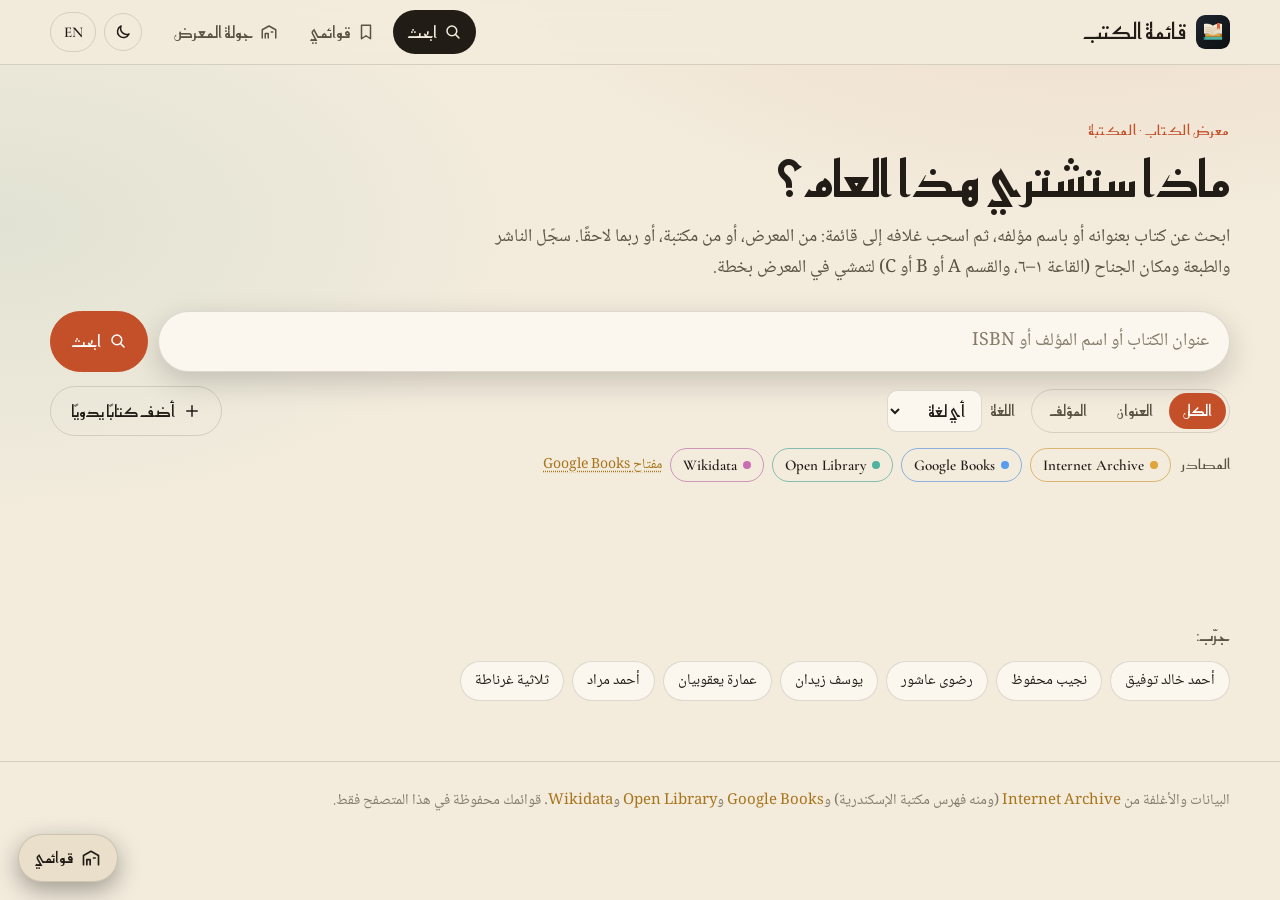
==== commit c342e561: "Search several sources at once for better Arabic and Egyptian results Open Library alone is thin on " ====
--- a/index.html
+++ b/index.html
@@ -25,6 +25,8 @@
 	<link rel="preload" href="assets/fonts/ReemKufi-arabic-10.woff2" as="font" type="font/woff2" crossorigin>
 	<link rel="preconnect" href="https://openlibrary.org">
 	<link rel="preconnect" href="https://covers.openlibrary.org">
+	<link rel="preconnect" href="https://archive.org">
+	<link rel="preconnect" href="https://www.googleapis.com">
 	<link rel="stylesheet" href="assets/css/fonts.css">
 	<link rel="stylesheet" href="assets/css/app.css">
 	<link rel="stylesheet" href="assets/css/lists.css">
@@ -79,6 +81,7 @@
 									<option value="fre" data-i18n="langFr">الفرنسية</option>
 								</select>
 							</label>
+							<div class="sources" id="sources"></div>
 							<button type="button" class="btn btn-ghost" data-manual><svg viewBox="0 0 24 24" aria-hidden="true"><path d="M12 5v14M5 12h14"/></svg><span data-i18n="manual">أضف كتابًا يدويًا</span></button>
 						</div>
 					</form>
@@ -118,7 +121,7 @@
 
 	<footer class="site-footer">
 		<div class="wrap">
-			<p data-i18n="footer">البيانات والأغلفة من <a href="https://openlibrary.org" target="_blank" rel="noopener">Open Library</a>. قوائمك محفوظة في هذا المتصفح فقط.</p>
+			<p data-i18n="footer">البيانات والأغلفة من <a href="https://archive.org" target="_blank" rel="noopener">Internet Archive</a> (ومنه فهرس مكتبة الإسكندرية) و<a href="https://books.google.com" target="_blank" rel="noopener">Google Books</a> و<a href="https://openlibrary.org" target="_blank" rel="noopener">Open Library</a> و<a href="https://www.wikidata.org" target="_blank" rel="noopener">Wikidata</a>. قوائمك محفوظة في هذا المتصفح فقط.</p>
 			<p class="ft-tools"></p>
 		</div>
 	</footer>
--- a/assets/css/app.css
+++ b/assets/css/app.css
@@ -182,6 +182,34 @@
 	background: var(--ink-2); border: 1px solid var(--line); color: var(--paper); border-radius: 10px; padding: 7px 12px; outline: none; font-size: 16px;
 }
 select:focus, .fld input:focus, .fld textarea:focus { border-color: var(--ember); }
+
+/* the sources to search, and Google Books' key */
+.sources { flex-basis: 100%; order: 5; display: flex; flex-wrap: wrap; align-items: center; gap: 6px 8px; font-size: 14px; }
+.src-l { font-family: var(--f-display); color: var(--paper-dim); margin-inline-end: 2px; }
+.src-pick { position: relative; cursor: pointer; }
+.src-pick input { position: absolute; opacity: 0; pointer-events: none; }
+.src-pick span { display: inline-flex; align-items: center; gap: 6px; padding: 3px 12px; border-radius: 999px; border: 1px solid var(--line); color: var(--muted); font-family: var(--f-latin); font-weight: 600; font-size: 15px; transition: all .15s; }
+.src-pick span::before { content: ''; width: 8px; height: 8px; border-radius: 50%; background: var(--sc); opacity: .35; }
+.src-pick input:checked + span { color: var(--paper); border-color: color-mix(in srgb, var(--sc) 60%, var(--line)); }
+.src-pick input:checked + span::before { opacity: 1; }
+.src-pick input:focus-visible + span { outline: 2px solid var(--gold); outline-offset: 2px; }
+.src-ia { --sc: #e0a43a; } .src-gb { --sc: #5a9cf0; } .src-ol { --sc: #4fb3a2; } .src-wd { --sc: #c86fb4; }
+.gb-key { position: relative; }
+.gb-key summary { cursor: pointer; list-style: none; color: var(--gold); font-size: 14px; text-decoration: underline dotted; text-underline-offset: 3px; }
+.gb-key summary::-webkit-details-marker { display: none; }
+.gb-key-box { position: absolute; z-index: 30; top: calc(100% + 8px); inset-inline-start: 0; width: min(420px, calc(100vw - 32px)); padding: 14px 16px; border-radius: 14px; background: var(--ink-2); border: 1px solid var(--line); box-shadow: var(--shadow); }
+.gb-key-box p { margin: 0 0 10px; font-size: 14px; line-height: 1.6; color: var(--paper-dim); }
+.gb-key-row { display: flex; gap: 8px; }
+.gb-key-row input { flex: 1; min-width: 0; background: var(--ink); border: 1px solid var(--line); color: var(--paper); border-radius: 10px; padding: 6px 10px; font-family: monospace; font-size: 14px; }
+@media (max-width: 640px) { .gb-key { position: static; } .gb-key-box { inset-inline: 16px; } }
+.src-counts { display: flex; flex-wrap: wrap; gap: 4px 14px; margin-top: 4px; font-size: 13px; color: var(--muted); }
+.src-n { display: inline-flex; align-items: center; gap: 6px; }
+.src-n::before { content: ''; width: 7px; height: 7px; border-radius: 50%; background: var(--sc); }
+.src-n.is-err { color: var(--paper-dim); }
+.src-n .linkish { font-size: 13px; }
+.bk-src { display: flex; flex-wrap: wrap; gap: 3px; margin-top: 3px; }
+.bk-src i { font: 600 10px/16px var(--f-latin, sans-serif); font-style: normal; padding: 0 6px; border-radius: 999px; color: var(--sc); border: 1px solid color-mix(in srgb, var(--sc) 45%, transparent); letter-spacing: .02em; }
+.status { display: flex; flex-direction: column; }
 
 /* ---------- results ---------- */
 .status { min-height: 1.6em; margin: 6px 0 18px; color: var(--paper-dim); }
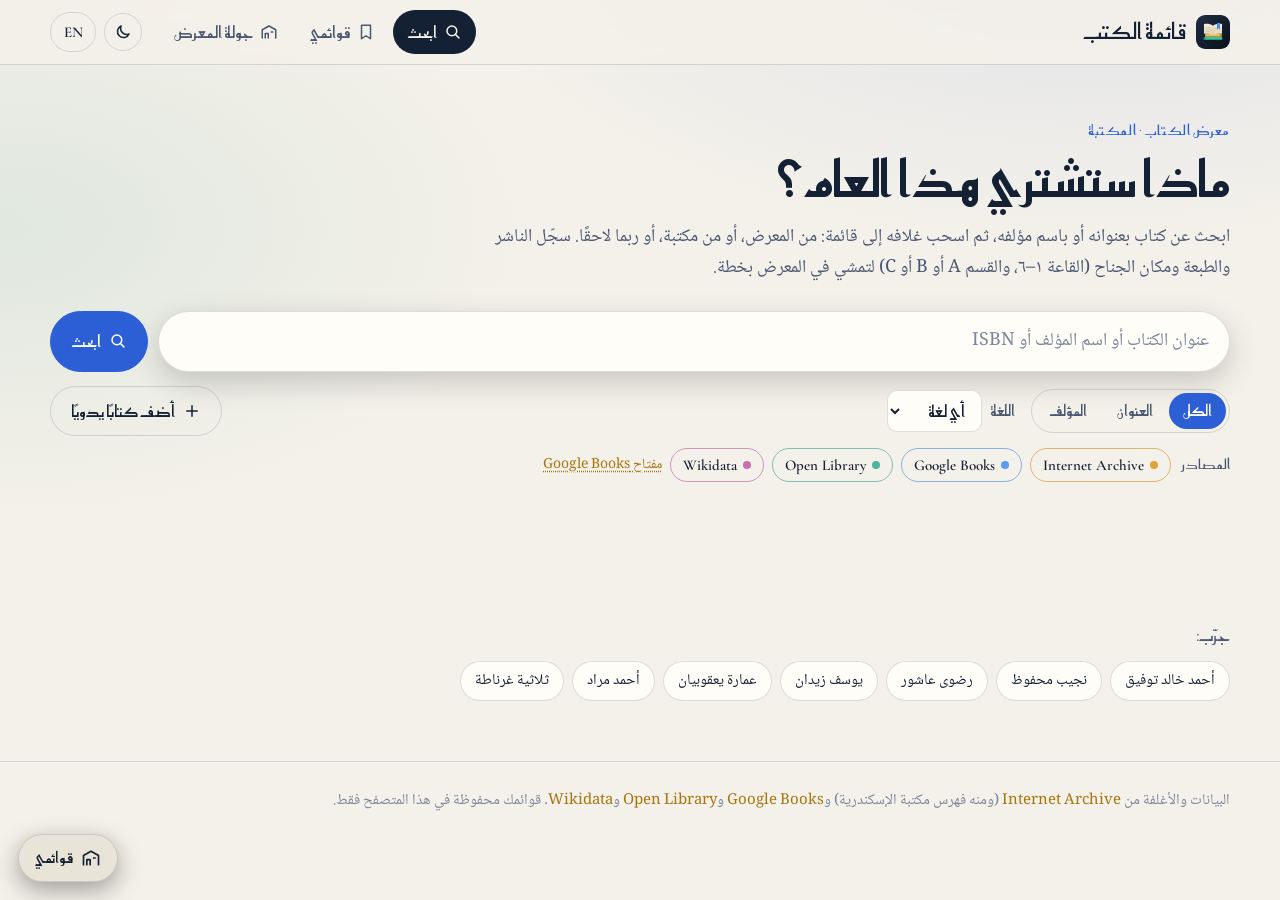
==== commit 67c2c38c: "update" ====
--- a/index.html
+++ b/index.html
@@ -9,7 +9,7 @@
 	<link rel="icon" href="assets/img/icon.svg" type="image/svg+xml">
 	<link rel="apple-touch-icon" href="assets/img/icons/apple-touch-icon.png" sizes="180x180">
 	<link rel="manifest" href="manifest.webmanifest">
-	<meta name="theme-color" content="#101418">
+	<meta name="theme-color" content="#0f1724">
 	<meta name="color-scheme" content="dark light">
 	<meta name="application-name" content="قائمة الكتب">
 	<meta name="mobile-web-app-capable" content="yes">
@@ -131,6 +131,7 @@
 	<script src="assets/js/search.js"></script>
 	<script src="assets/js/book.js"></script>
 	<script src="assets/js/lists.js"></script>
+	<script src="assets/js/goodreads.js"></script>
 	<script src="assets/js/plan.js"></script>
 	<script src="assets/js/main.js"></script>
 	<script src="assets/js/pwa.js"></script>
--- a/assets/css/app.css
+++ b/assets/css/app.css
@@ -5,19 +5,19 @@
    ========================================================= */
 
 :root {
-	--ink: #101418;
-	--ink-2: #161b21;
-	--ink-3: #1f262e;
-	--line: rgba(239, 230, 210, 0.12);
-	--paper: #efe6d2;
-	--paper-dim: #b9b1a0;
-	--muted: #8a8577;
-	--ember: #e0633a;
-	--gold: #d9a441;
-	--teal: #4fb3a2;
+	--ink: #0f1724;
+	--ink-2: #152033;
+	--ink-3: #1e2c44;
+	--line: rgba(226, 233, 245, 0.12);
+	--paper: #eaeef5;
+	--paper-dim: #a7b2c4;
+	--muted: #77839a;
+	--ember: #4f86f7;
+	--gold: #f2b84b;
+	--teal: #33c49a;
 	--radius: 14px;
 	--shadow: 0 20px 50px rgba(0, 0, 0, 0.45);
-	--header-bg: rgba(16, 20, 24, 0.82);
+	--header-bg: rgba(15, 23, 36, 0.84);
 
 	--f-display: 'Reem Kufi', 'Cormorant Garamond', serif;
 	--f-body: 'Noto Naskh Arabic', 'Cormorant Garamond', Georgia, serif;
@@ -25,18 +25,18 @@
 	color-scheme: dark;
 }
 html[data-theme="light"] {
-	--ink: #f3ecdd;
-	--ink-2: #fbf7ee;
-	--ink-3: #e9dfca;
-	--line: rgba(40, 32, 22, 0.14);
-	--paper: #211c16;
-	--paper-dim: #5b5244;
-	--muted: #857b6a;
-	--ember: #c4502a;
-	--gold: #a8741c;
-	--teal: #2b7f71;
-	--shadow: 0 20px 50px rgba(60, 40, 20, 0.18);
-	--header-bg: rgba(243, 236, 221, 0.86);
+	--ink: #f4f1ea;
+	--ink-2: #fffdf8;
+	--ink-3: #e9e4d8;
+	--line: rgba(20, 32, 51, 0.14);
+	--paper: #142033;
+	--paper-dim: #4a5872;
+	--muted: #7c879a;
+	--ember: #2c5fd6;
+	--gold: #a87410;
+	--teal: #17886a;
+	--shadow: 0 20px 50px rgba(20, 32, 51, 0.16);
+	--header-bg: rgba(244, 241, 234, 0.88);
 	color-scheme: light;
 }
 
@@ -236,7 +236,7 @@
 .bk-card:hover .bk-add { transform: translateY(-6px); }
 .bk-add button {
 	width: 34px; height: 34px; padding: 0; border-radius: 50%; cursor: pointer; display: grid; place-items: center;
-	background: rgba(16, 20, 24, .86); color: #efe6d2; border: 1px solid rgba(255, 255, 255, .18); backdrop-filter: blur(4px);
+	background: rgba(15, 23, 36, .86); color: #eaeef5; border: 1px solid rgba(255, 255, 255, .18); backdrop-filter: blur(4px);
 }
 .bk-add button svg { width: 16px; height: 16px; }
 .bk-add button:hover, .bk-add button[aria-pressed="true"] { background: var(--ember); border-color: var(--ember); color: #fff; }
@@ -266,7 +266,7 @@
 .cover img { position: absolute; inset: 0; width: 100%; height: 100%; object-fit: cover; }
 .cover-t {
 	position: absolute; inset: 12% 12% auto; display: flex; flex-direction: column; gap: 4px; text-align: center;
-	font-family: var(--f-display); font-size: 14px; line-height: 1.3; color: #f6efe0; overflow: hidden; max-height: 80%;
+	font-family: var(--f-display); font-size: 14px; line-height: 1.3; color: #f4f6fb; overflow: hidden; max-height: 80%;
 }
 .cover-t small { font-size: 11px; opacity: .75; }
 .cover::after { content: ''; position: absolute; inset: 0; pointer-events: none; box-shadow: inset 0 0 0 1px rgba(255, 255, 255, .06); border-radius: inherit; }
@@ -339,6 +339,22 @@
 @media (max-width: 640px) { .bd-act { margin-inline: -16px; padding-inline: 16px; } }
 .bd-del { margin-inline-start: auto; color: var(--muted); }
 .bd-del:hover { color: var(--ember); }
+
+.bd-reviews { margin-top: 2px; }
+
+/* importing Goodreads shelves */
+.gr-card { width: min(620px, 100%); }
+.gr-head { grid-template-columns: 1fr auto; }
+.gr-head h2 { margin: 0 0 4px; font-family: var(--f-display); font-size: 24px; font-weight: 500; }
+.gr-head .muted { margin: 0; font-size: 15px; }
+.gr-shelves { display: flex; flex-wrap: wrap; gap: 8px; }
+.gr-shelf { position: relative; cursor: pointer; }
+.gr-shelf input { position: absolute; opacity: 0; pointer-events: none; }
+.gr-shelf span { display: inline-flex; align-items: center; gap: 8px; padding: 6px 14px; border-radius: 999px; border: 1px solid var(--line); color: var(--paper-dim); font-size: 15px; transition: all .15s; }
+.gr-shelf b { font-family: var(--f-latin); font-weight: 600; color: var(--muted); }
+.gr-shelf input:checked + span { background: var(--teal); border-color: var(--teal); color: #08110f; }
+.gr-shelf input:checked + span b { color: #08110f; }
+.gr-shelf input:focus-visible + span { outline: 2px solid var(--gold); outline-offset: 2px; }
 
 /* ---------- the fair route ---------- */
 .pl-bar { display: flex; flex-wrap: wrap; align-items: center; justify-content: space-between; gap: 10px; margin-bottom: 16px; }
--- a/assets/css/notify.css
+++ b/assets/css/notify.css
@@ -16,11 +16,11 @@
 	font-family: var(--f-display); font-size: 15px; line-height: 1.45;
 	border-inline-start: 5px solid var(--ember);
 }
-html[data-theme="light"] .ns-box { background: #2a1f17; color: #f6efe0; }
+html[data-theme="light"] .ns-box { background: #142033; color: #eef2f8; }
 .ns-box p { margin: 0; }
 .ns-box a { color: inherit; font-weight: 700; text-decoration: underline; }
 .ns-box .ns-title { display: block; font-size: 12px; letter-spacing: .02em; opacity: .7; margin-bottom: 2px; }
-.ns-type-success { border-inline-start-color: #3f9c6d; }
+.ns-type-success { border-inline-start-color: var(--teal, #33c49a); }
 .ns-type-warning { border-inline-start-color: var(--gold); }
 .ns-type-error { border-inline-start-color: var(--blood, #b3261e); }
 .ns-close {
